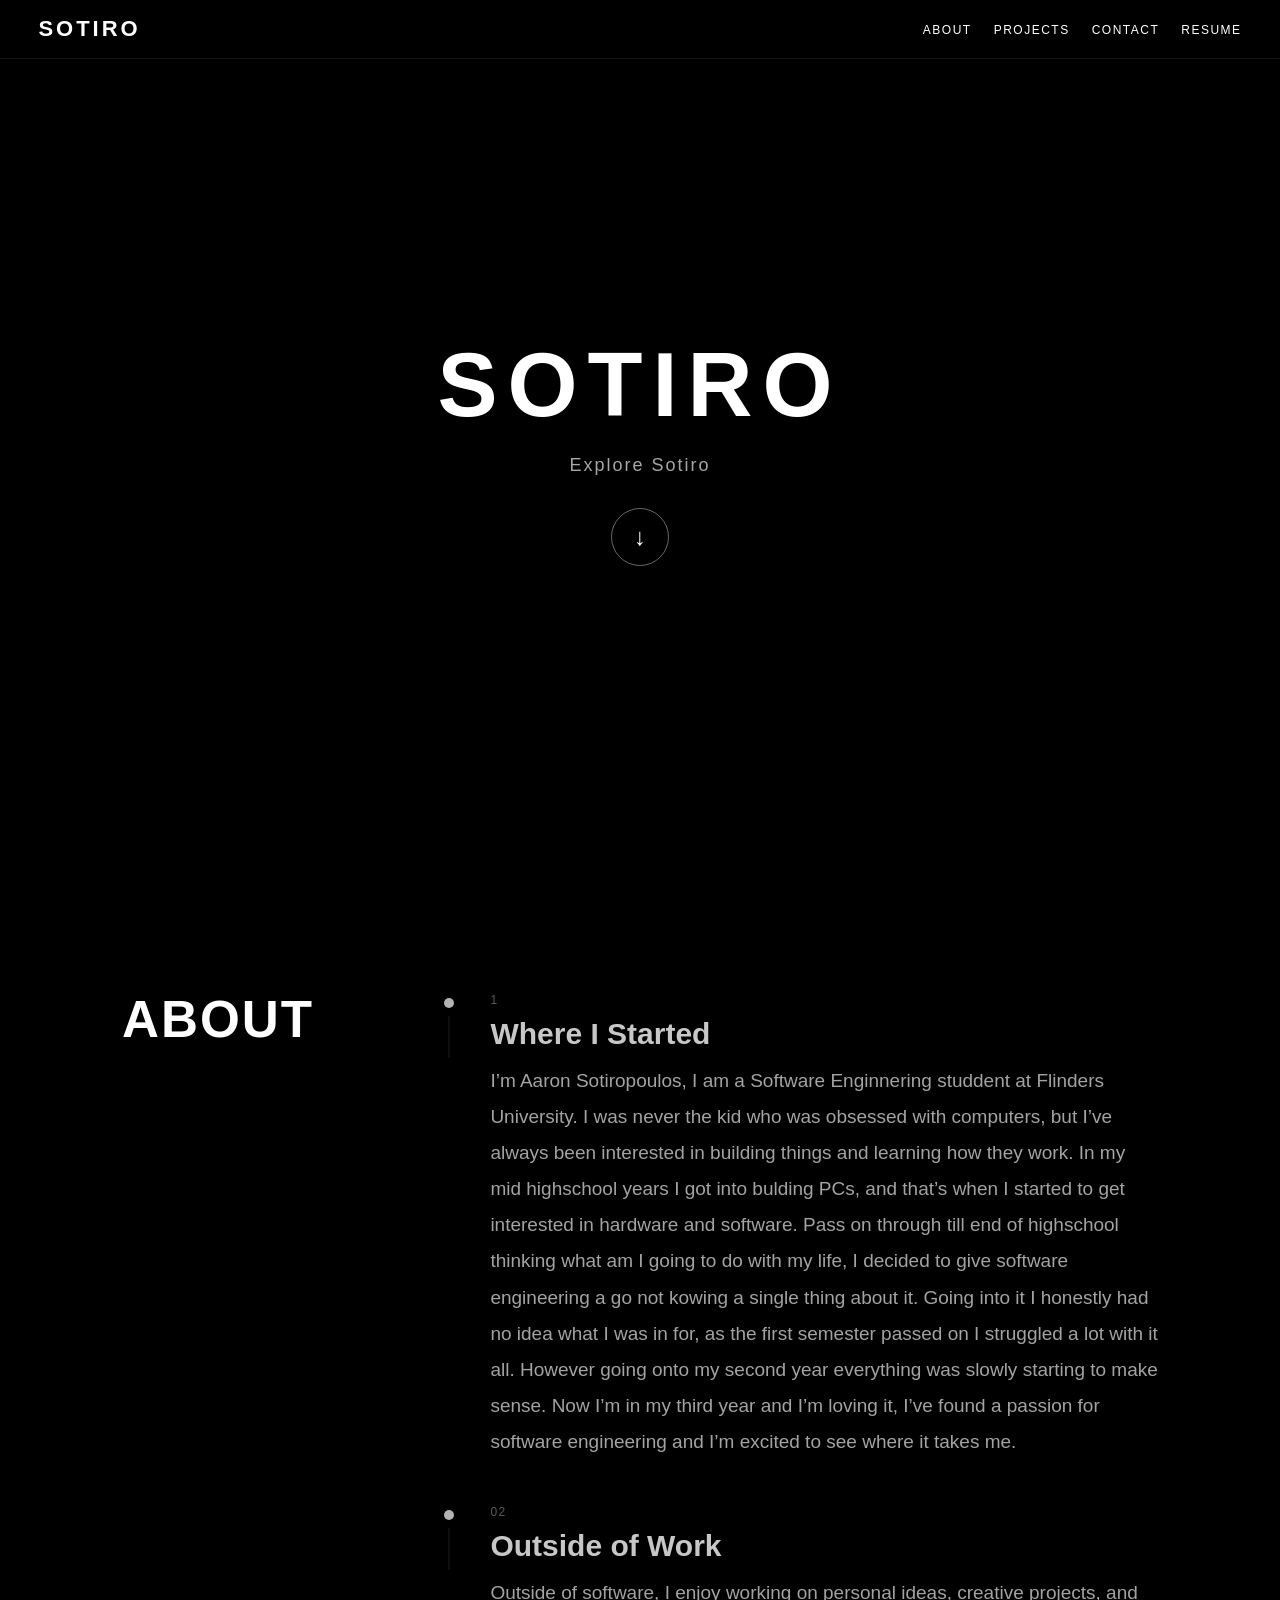
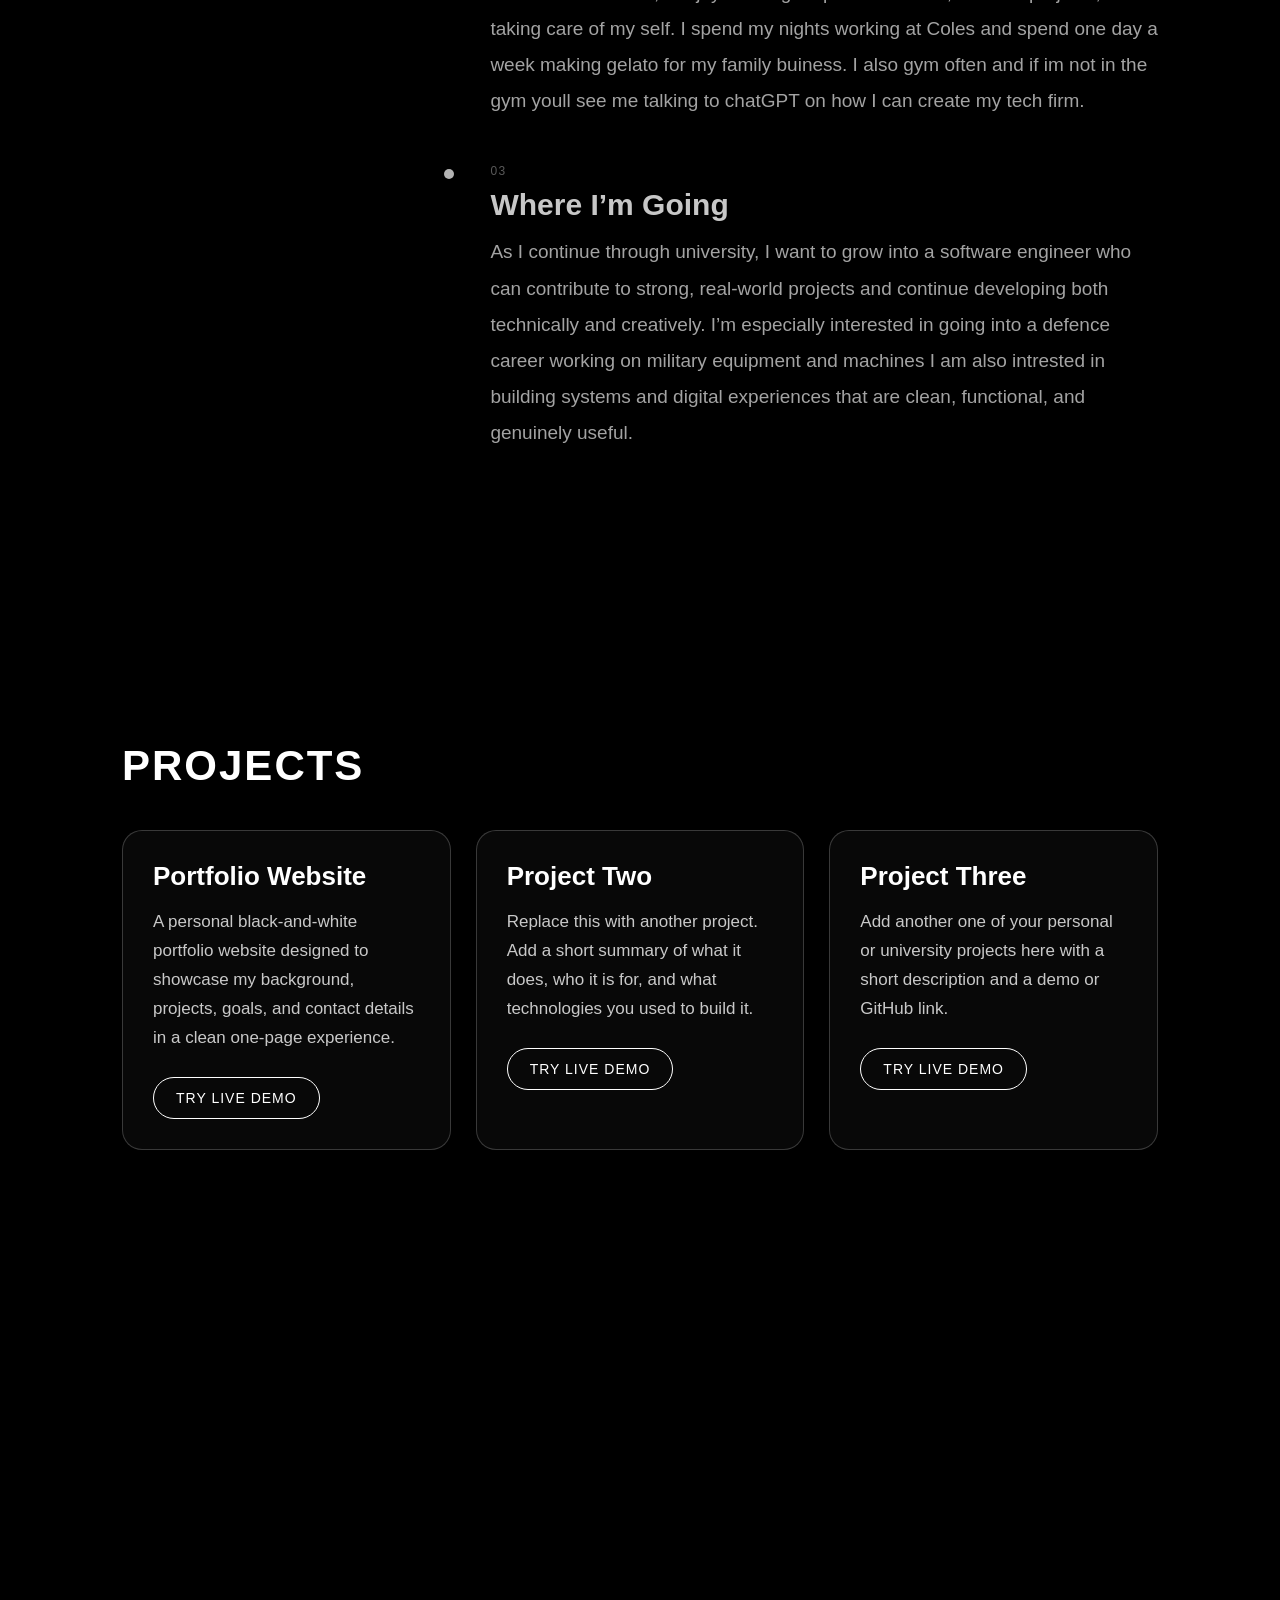
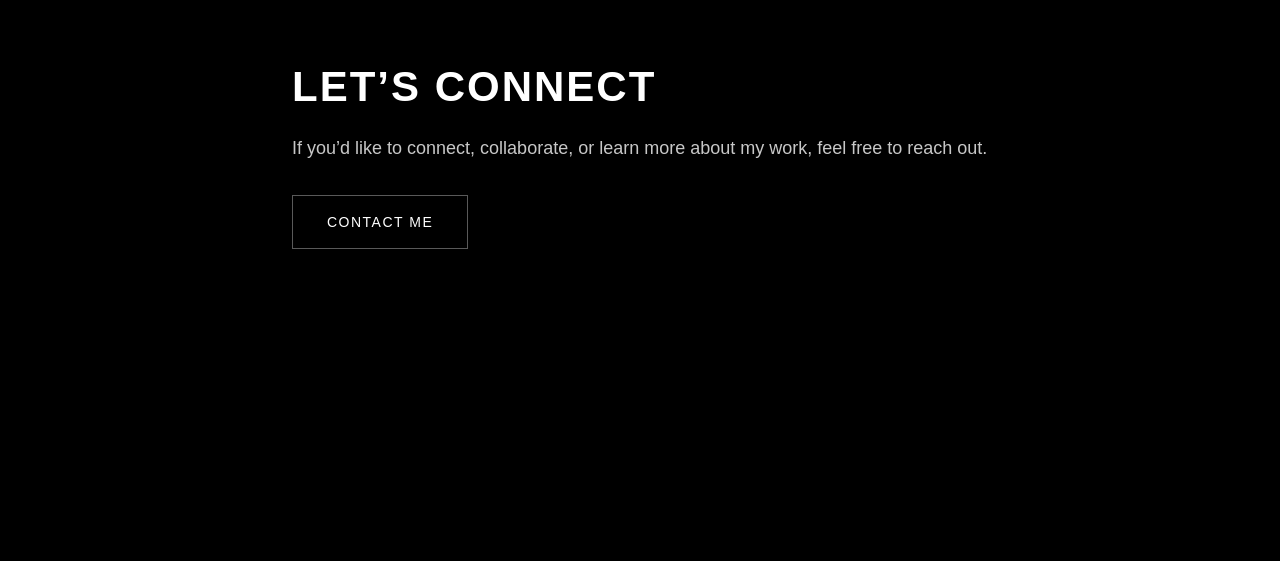
==== index.html @ 052f31d7 "Enhance portfolio website: update HTML structure, add contact page, implement smooth scrolling, and " ====
<!doctype html>
<html lang="en">
  <head>
    <meta charset="UTF-8" />
    <meta name="viewport" content="width=device-width, initial-scale=1.0" />
    <title>Sotiro Portfolio</title>
    <link rel="stylesheet" href="style.css" />
  </head>
  <body>
    <nav class="navbar">
      <a href="#top" class="logo">SOTIRO</a>

      <ul class="nav-links">
        <li><a href="#about">About</a></li>
        <li><a href="#projects">Projects</a></li>
        <li><a href="contact.html">Contact</a></li>
        <li><a href="resume.pdf" target="_blank">Resume</a></li>
      </ul>
    </nav>

    <section id="top" class="hero fade-section">
      <div class="hero-content">
        <h1>SOTIRO</h1>
        <p>Explore Sotiro</p>
        <a href="#about" class="scroll-circle">↓</a>
      </div>
    </section>

    <section id="about" class="content-section fade-section">
      <div class="section-inner about-layout">
        <div class="about-left">
          <h2>About</h2>
        </div>

        <div class="about-right">
          <div class="about-timeline">
            <div class="timeline-item">
              <div class="timeline-marker"></div>
              <div class="timeline-content">
                <span class="timeline-number">1</span>
                <h3>Where I Started</h3>
                <p>
                  I’m Aaron Sotiropoulos, I am a Software Enginnering studdent
                  at Flinders University. I was never the kid who was obsessed
                  with computers, but I’ve always been interested in building
                  things and learning how they work. In my mid highschool years
                  I got into bulding PCs, and that’s when I started to get
                  interested in hardware and software. Pass on through till end
                  of highschool thinking what am I going to do with my life, I
                  decided to give software engineering a go not kowing a single
                  thing about it. Going into it I honestly had no idea what I
                  was in for, as the first semester passed on I struggled a lot
                  with it all. However going onto my second year everything was
                  slowly starting to make sense. Now I’m in my third year and
                  I’m loving it, I’ve found a passion for software engineering
                  and I’m excited to see where it takes me.
                </p>
              </div>
            </div>

            <div class="timeline-item">
              <div class="timeline-marker"></div>
              <div class="timeline-content">
                <span class="timeline-number">02</span>
                <h3>Outside of Work</h3>
                <p>
                  Outside of software, I enjoy working on personal ideas,
                  creative projects, and taking care of my self. I spend my
                  nights working at Coles and spend one day a week making gelato
                  for my family buiness. I also gym often and if im not in the
                  gym youll see me talking to chatGPT on how I can create my
                  tech firm.
                </p>
              </div>
            </div>

            <div class="timeline-item">
              <div class="timeline-marker"></div>
              <div class="timeline-content">
                <span class="timeline-number">03</span>
                <h3>Where I’m Going</h3>
                <p>
                  As I continue through university, I want to grow into a
                  software engineer who can contribute to strong, real-world
                  projects and continue developing both technically and
                  creatively. I’m especially interested in going into a defence
                  career working on military equipment and machines I am also
                  intrested in building systems and digital experiences that are
                  clean, functional, and genuinely useful.
                </p>
              </div>
            </div>
          </div>
        </div>
      </div>
    </section>

    <section id="projects" class="content-section fade-section">
      <div class="section-inner">
        <h2>Projects</h2>

        <div class="projects-grid">
          <div class="project-card">
            <h3>Portfolio Website</h3>
            <p>
              A personal black-and-white portfolio website designed to showcase
              my background, projects, goals, and contact details in a clean
              one-page experience.
            </p>
            <a href="#" class="demo-btn">Try Live Demo</a>
          </div>

          <div class="project-card">
            <h3>Project Two</h3>
            <p>
              Replace this with another project. Add a short summary of what it
              does, who it is for, and what technologies you used to build it.
            </p>
            <a href="#" class="demo-btn">Try Live Demo</a>
          </div>

          <div class="project-card">
            <h3>Project Three</h3>
            <p>
              Add another one of your personal or university projects here with
              a short description and a demo or GitHub link.
            </p>
            <a href="#" class="demo-btn">Try Live Demo</a>
          </div>
        </div>
      </div>
    </section>

    <section id="contact" class="content-section">
      <div class="section-inner narrow contact-section fade-section">
        <h2>Let’s Connect</h2>
        <p class="contact-intro">
          If you’d like to connect, collaborate, or learn more about my work,
          feel free to reach out.
        </p>

        <a href="contact.html" class="contact-page-btn">Contact Me</a>
      </div>
    </section>

    <script src="script.js"></script>
  </body>
</html>
---- style.css ----
/* =========================
   RESET / GLOBAL
========================= */
* {
  margin: 0;
  padding: 0;
  box-sizing: border-box;
  font-family: Arial, sans-serif;
}

html {
  scroll-behavior: smooth;
}

body {
  background-color: #000;
  color: #fff;
  -webkit-font-smoothing: antialiased;
  text-rendering: optimizeLegibility;
  overflow-x: hidden;
}

.section-inner {
  width: min(100%, 1100px);
  margin: 0 auto;
  padding-inline: clamp(16px, 3vw, 32px);
}

.narrow {
  max-width: 760px;
}

/* =========================
   NAVBAR
========================= */
.navbar {
  position: fixed;
  top: 0;
  width: 100%;
  background-color: rgba(0, 0, 0, 0.92);
  border-bottom: 1px solid rgba(255, 255, 255, 0.08);
  display: flex;
  justify-content: space-between;
  align-items: center;
  padding: 16px clamp(16px, 3vw, 40px);
  z-index: 1000;
  transition: transform 0.35s ease, background-color 0.35s ease;
}

.navbar.hidden {
  transform: translateY(-100%);
}

.logo {
  font-size: clamp(18px, 2vw, 22px);
  font-weight: bold;
  letter-spacing: 3px;
  color: #fff;
  text-decoration: none;
}

.nav-links {
  list-style: none;
  display: flex;
  gap: clamp(12px, 2vw, 22px);
  flex-wrap: wrap;
  justify-content: flex-end;
}

.nav-links a {
  text-decoration: none;
  color: #fff;
  padding: 8px 0;
  font-size: 12px;
  text-transform: uppercase;
  letter-spacing: 1.5px;
  transition: opacity 0.3s ease;
}

.nav-links a:hover {
  opacity: 0.55;
}

/* =========================
   HERO
========================= */
.hero {
  min-height: 100vh;
  display: flex;
  justify-content: center;
  align-items: center;
  text-align: center;
  padding: 20px;
}

.hero-content h1 {
  font-size: clamp(42px, 10vw, 90px);
  font-weight: 700;
  letter-spacing: clamp(4px, 1vw, 10px);
}

.hero-content p {
  margin-top: 18px;
  font-size: clamp(14px, 2vw, 18px);
  letter-spacing: 2px;
  color: rgba(255, 255, 255, 0.65);
}

.scroll-circle {
  display: inline-flex;
  justify-content: center;
  align-items: center;
  width: 58px;
  height: 58px;
  margin-top: 32px;
  border: 1px solid rgba(255, 255, 255, 0.4);
  border-radius: 50%;
  color: #fff;
  text-decoration: none;
  font-size: 24px;
  transition: all 0.3s ease;
}

.scroll-circle:hover {
  border-color: #fff;
  background: #fff;
  color: #000;
}

/* =========================
   GENERAL SECTIONS
========================= */
.content-section {
  min-height: 90vh;
  padding-block: clamp(80px, 10vh, 120px);
  display: flex;
  align-items: center;
}

.content-section h2 {
  font-size: clamp(28px, 4vw, 42px);
  margin-bottom: 20px;
  text-transform: uppercase;
  letter-spacing: 2px;
}

.content-section p {
  font-size: clamp(15px, 1.8vw, 18px);
  line-height: 1.9;
  max-width: 760px;
  color: rgba(255, 255, 255, 0.78);
  margin-bottom: 18px;
}

/* =========================
   ABOUT
========================= */
/* =========================
   ABOUT
========================= */
.about-layout {
  display: grid;
  grid-template-columns: 220px 1fr;
  gap: clamp(40px, 8vw, 120px);
  align-items: start;
}

.about-left h2 {
  font-size: clamp(32px, 4vw, 52px);
  text-transform: uppercase;
  letter-spacing: 2px;
  margin: 0;
}

.about-right {
  max-width: 820px;
}

.about-timeline {
  display: flex;
  flex-direction: column;
  gap: 42px;
}

.timeline-item {
  display: grid;
  grid-template-columns: 24px 1fr;
  gap: 22px;
  align-items: start;
  opacity: 0.78;
  transition: opacity 0.3s ease, transform 0.3s ease;
}

.timeline-item:hover {
  opacity: 1;
  transform: translateX(4px);
}

.timeline-marker {
  width: 10px;
  height: 10px;
  margin-top: 8px;
  border-radius: 50%;
  background: rgba(255, 255, 255, 0.9);
  position: relative;
}

.timeline-item:not(:last-child) .timeline-marker::after {
  content: "";
  position: absolute;
  top: 18px;
  left: 50%;
  transform: translateX(-50%);
  width: 1px;
  height: calc(100% + 32px);
  background: rgba(255, 255, 255, 0.14);
}

.timeline-number {
  display: inline-block;
  font-size: 12px;
  letter-spacing: 1.5px;
  color: rgba(255, 255, 255, 0.45);
  margin-bottom: 10px;
}

.timeline-content h3 {
  font-size: clamp(22px, 2.4vw, 30px);
  font-weight: 600;
  margin-bottom: 12px;
}

.timeline-content p {
  font-size: clamp(16px, 1.8vw, 19px);
  line-height: 1.9;
  color: rgba(255, 255, 255, 0.82);
  margin-bottom: 0;
}

/* =========================
   PROJECTS
========================= */
.projects-grid {
  display: grid;
  grid-template-columns: repeat(auto-fit, minmax(280px, 1fr));
  gap: 25px;
  margin-top: 40px;
}

.project-card {
  border: 1px solid rgba(255, 255, 255, 0.2);
  padding: 30px;
  border-radius: 20px;
  background: rgba(255, 255, 255, 0.03);
  transition: transform 0.3s ease, border-color 0.3s ease, background 0.3s ease;
}

.project-card:hover {
  transform: translateY(-8px);
  border-color: rgba(255, 255, 255, 0.5);
  background: rgba(255, 255, 255, 0.06);
}

.project-card h3 {
  font-size: 26px;
  margin-bottom: 16px;
}

.project-card p {
  font-size: 17px;
  line-height: 1.7;
  margin-bottom: 24px;
  max-width: unset;
}

.demo-btn {
  display: inline-block;
  padding: 12px 22px;
  border: 1px solid #fff;
  border-radius: 999px;
  color: #fff;
  text-decoration: none;
  font-size: 14px;
  text-transform: uppercase;
  letter-spacing: 1px;
  transition: 0.3s ease;
}

.demo-btn:hover {
  background-color: #fff;
  color: #000;
}

/* =========================
   HOME CONTACT CTA
========================= */
.contact-section {
  text-align: left;
}

.contact-intro {
  margin-bottom: 28px;
}

.contact-page-btn {
  display: inline-block;
  margin-top: 12px;
  padding: 18px 34px;
  border: 1px solid rgba(255, 255, 255, 0.35);
  color: #fff;
  text-decoration: none;
  font-size: 14px;
  text-transform: uppercase;
  letter-spacing: 1.5px;
  transition: all 0.3s ease;
}

.contact-page-btn:hover {
  background-color: #fff;
  color: #000;
  border-color: #fff;
  transform: translateY(-2px);
}

/* =========================
   CONTACT PAGE
========================= */
.contact-body {
  height: 100vh;
  overflow: hidden;
}

.contact-page {
  height: 100vh;
  padding: 90px 32px 24px;
  display: flex;
  align-items: center;
  justify-content: center;
  overflow: hidden;
}

.contact-shell {
  width: min(100%, 1400px);
  min-height: calc(100vh - 90px);
  display: grid;
  grid-template-columns: minmax(320px, 0.9fr) minmax(420px, 1.1fr);
  gap: clamp(40px, 6vw, 100px);
  padding: clamp(40px, 5vw, 80px);
  border: none;
  background: transparent;
}

.contact-left,
.contact-right {
  display: flex;
  flex-direction: column;
  justify-content: center;
  min-width: 0;
}

.contact-left h1 {
  font-size: clamp(48px, 6vw, 72px);
  font-weight: 700;
  letter-spacing: 1px;
  margin-bottom: 36px;
}

.contact-links-minimal {
  display: flex;
  flex-direction: column;
  max-width: 360px;
}

.contact-links-minimal a {
  text-decoration: none;
  color: #fff;
  padding: 18px 0;
  border-bottom: 1px solid rgba(255, 255, 255, 0.12);
  font-size: 16px;
  letter-spacing: 0.5px;
  transition: opacity 0.3s ease, padding-left 0.3s ease;
}

.contact-links-minimal a:hover {
  opacity: 0.6;
  padding-left: 6px;
}

/* =========================
   FORM
========================= */
.contact-form {
  display: flex;
  flex-direction: column;
  gap: 18px;
  width: 100%;
}

.form-row {
  display: grid;
  grid-template-columns: 1fr 1fr;
  gap: 18px;
}

.form-group {
  display: flex;
  flex-direction: column;
  gap: 10px;
}

.form-group label {
  font-size: 12px;
  text-transform: uppercase;
  letter-spacing: 1.2px;
  color: rgba(255, 255, 255, 0.65);
}

.form-group input,
.form-group textarea {
  width: 100%;
  background: rgba(255, 255, 255, 0.02);
  border: 1px solid rgba(255, 255, 255, 0.14);
  color: #fff;
  padding: 16px 18px;
  font-size: 15px;
  outline: none;
  border-radius: 18px;
  transition: border-color 0.3s ease, background 0.3s ease;
}

.form-group input:focus,
.form-group textarea:focus {
  border-color: rgba(255, 255, 255, 0.35);
  background: rgba(255, 255, 255, 0.04);
}

.form-group input::placeholder,
.form-group textarea::placeholder {
  color: rgba(255, 255, 255, 0.32);
}

.form-group textarea {
  resize: none;
  min-height: 150px;
}

.submit-btn {
  width: fit-content;
  margin-top: 8px;
  padding: 16px 28px;
  border: 1px solid rgba(255, 255, 255, 0.24);
  background: transparent;
  color: #fff;
  font-size: 13px;
  text-transform: uppercase;
  letter-spacing: 1.4px;
  cursor: pointer;
  border-radius: 999px;
  transition: all 0.3s ease;
}

.submit-btn:hover {
  background: #fff;
  color: #000;
  border-color: #fff;
  transform: translateY(-2px);
}

/* =========================
   FADE
========================= */
.fade-section {
  opacity: 0;
  transform: translateY(24px);
  transition: opacity 0.8s ease, transform 0.8s ease;
}

.fade-section.show {
  opacity: 1;
  transform: translateY(0);
}

/* =========================
   RESPONSIVE
========================= */
@media (max-width: 980px) {
  .contact-body {
    height: auto;
    overflow: auto;
  }

  .contact-page {
    height: auto;
    min-height: 100vh;
    padding: 120px 20px 32px;
    overflow: visible;
  }

  .contact-shell {
    grid-template-columns: 1fr;
    min-height: auto;
    gap: 36px;
    padding: 0;
  }

  .contact-left,
  .contact-right {
    justify-content: flex-start;
  }

  .form-row,
  .about-layout {
    grid-template-columns: 1fr;
    gap: 28px;
  }
}

@media (max-width: 768px) {
  .navbar {
    align-items: flex-start;
    gap: 12px;
  }

  .nav-links {
    width: 100%;
    justify-content: flex-start;
    gap: 14px;
  }

  .hero {
    padding-top: 80px;
  }

  .content-section {
    min-height: auto;
  }

  .scroll-circle {
    width: 52px;
    height: 52px;
    font-size: 20px;
  }

  .project-card h3 {
    font-size: 21px;
  }

  .project-card p,
  .contact-links-minimal a {
    font-size: 16px;
  }
}

@media (max-width: 480px) {
  .navbar {
    padding: 14px 16px;
  }

  .nav-links a {
    font-size: 11px;
    letter-spacing: 1px;
  }

  .form-group input,
  .form-group textarea {
    padding: 14px 16px;
    border-radius: 14px;
  }

  .submit-btn {
    width: 100%;
    text-align: center;
  }
}
@media (max-width: 900px) {
  .about-layout {
    grid-template-columns: 1fr;
    gap: 28px;
  }

  .timeline-item {
    grid-template-columns: 20px 1fr;
    gap: 16px;
  }

  .timeline-content h3 {
    font-size: 22px;
  }
}
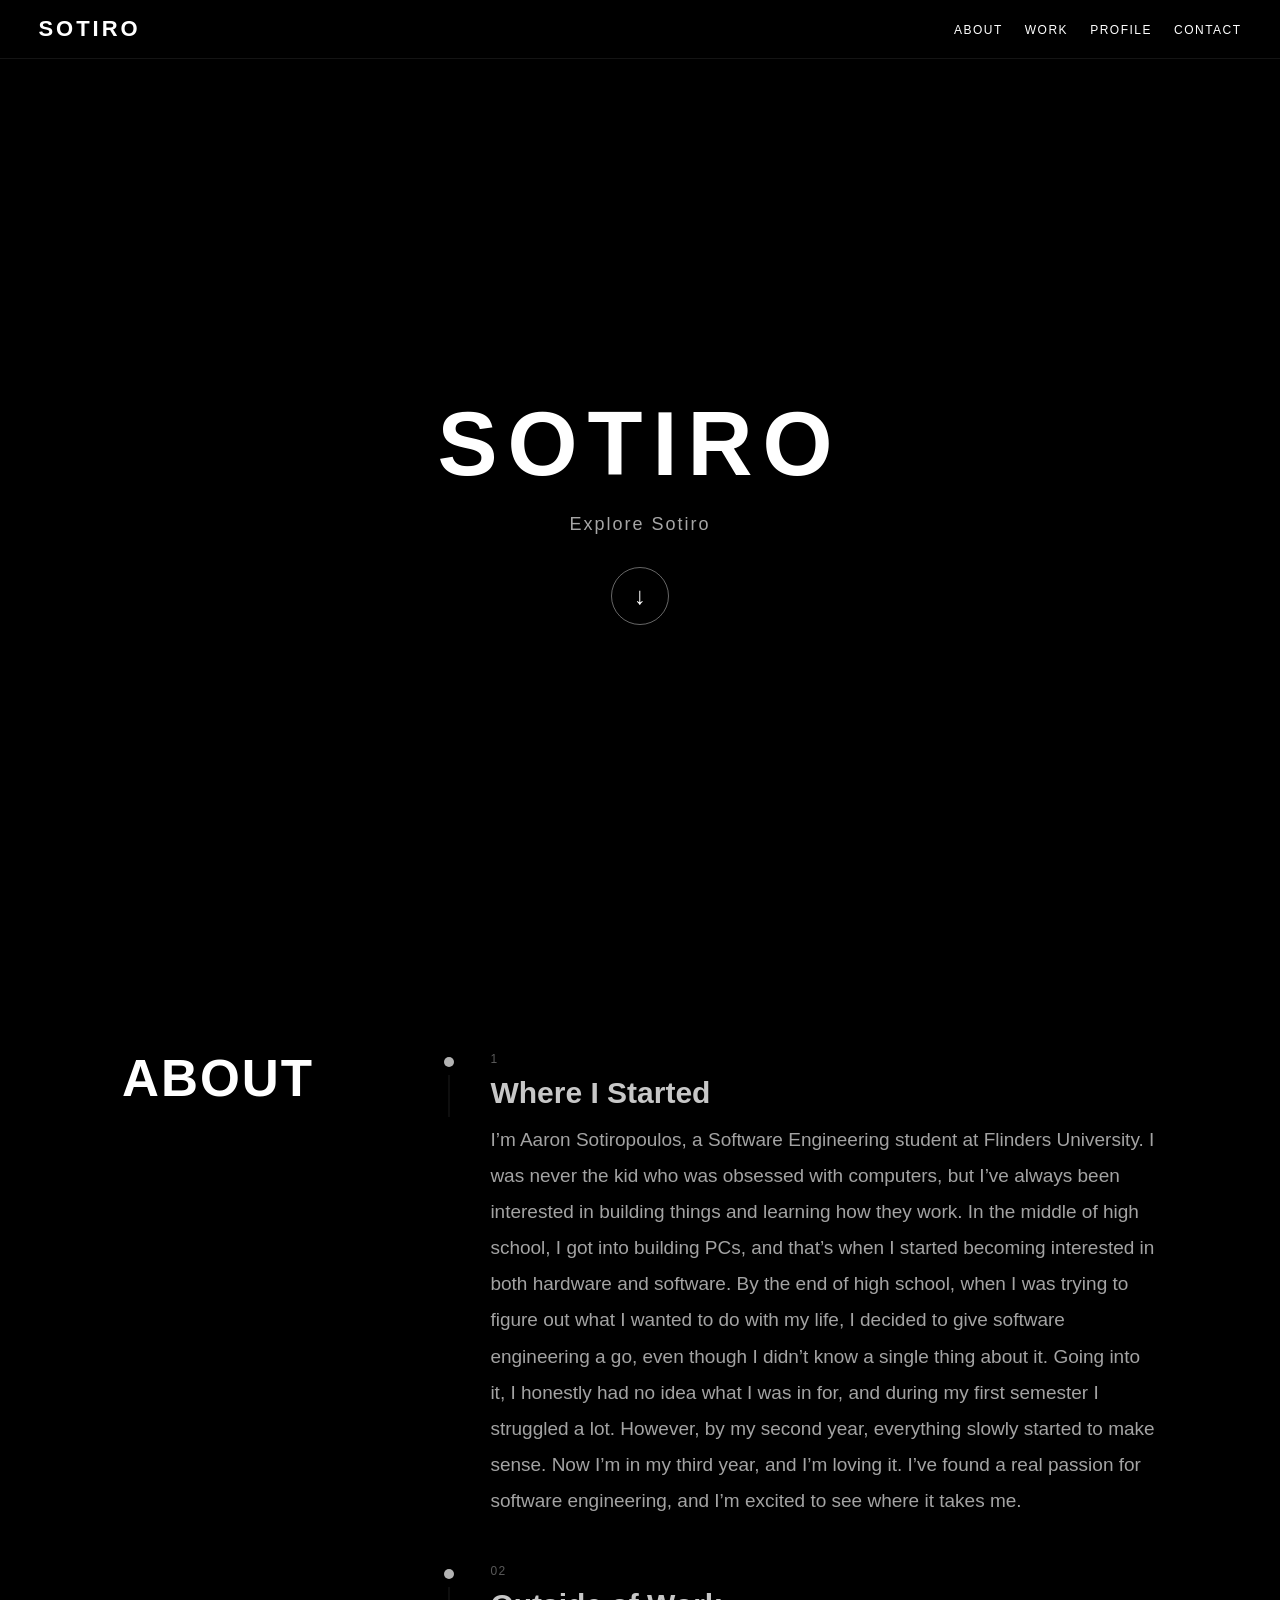
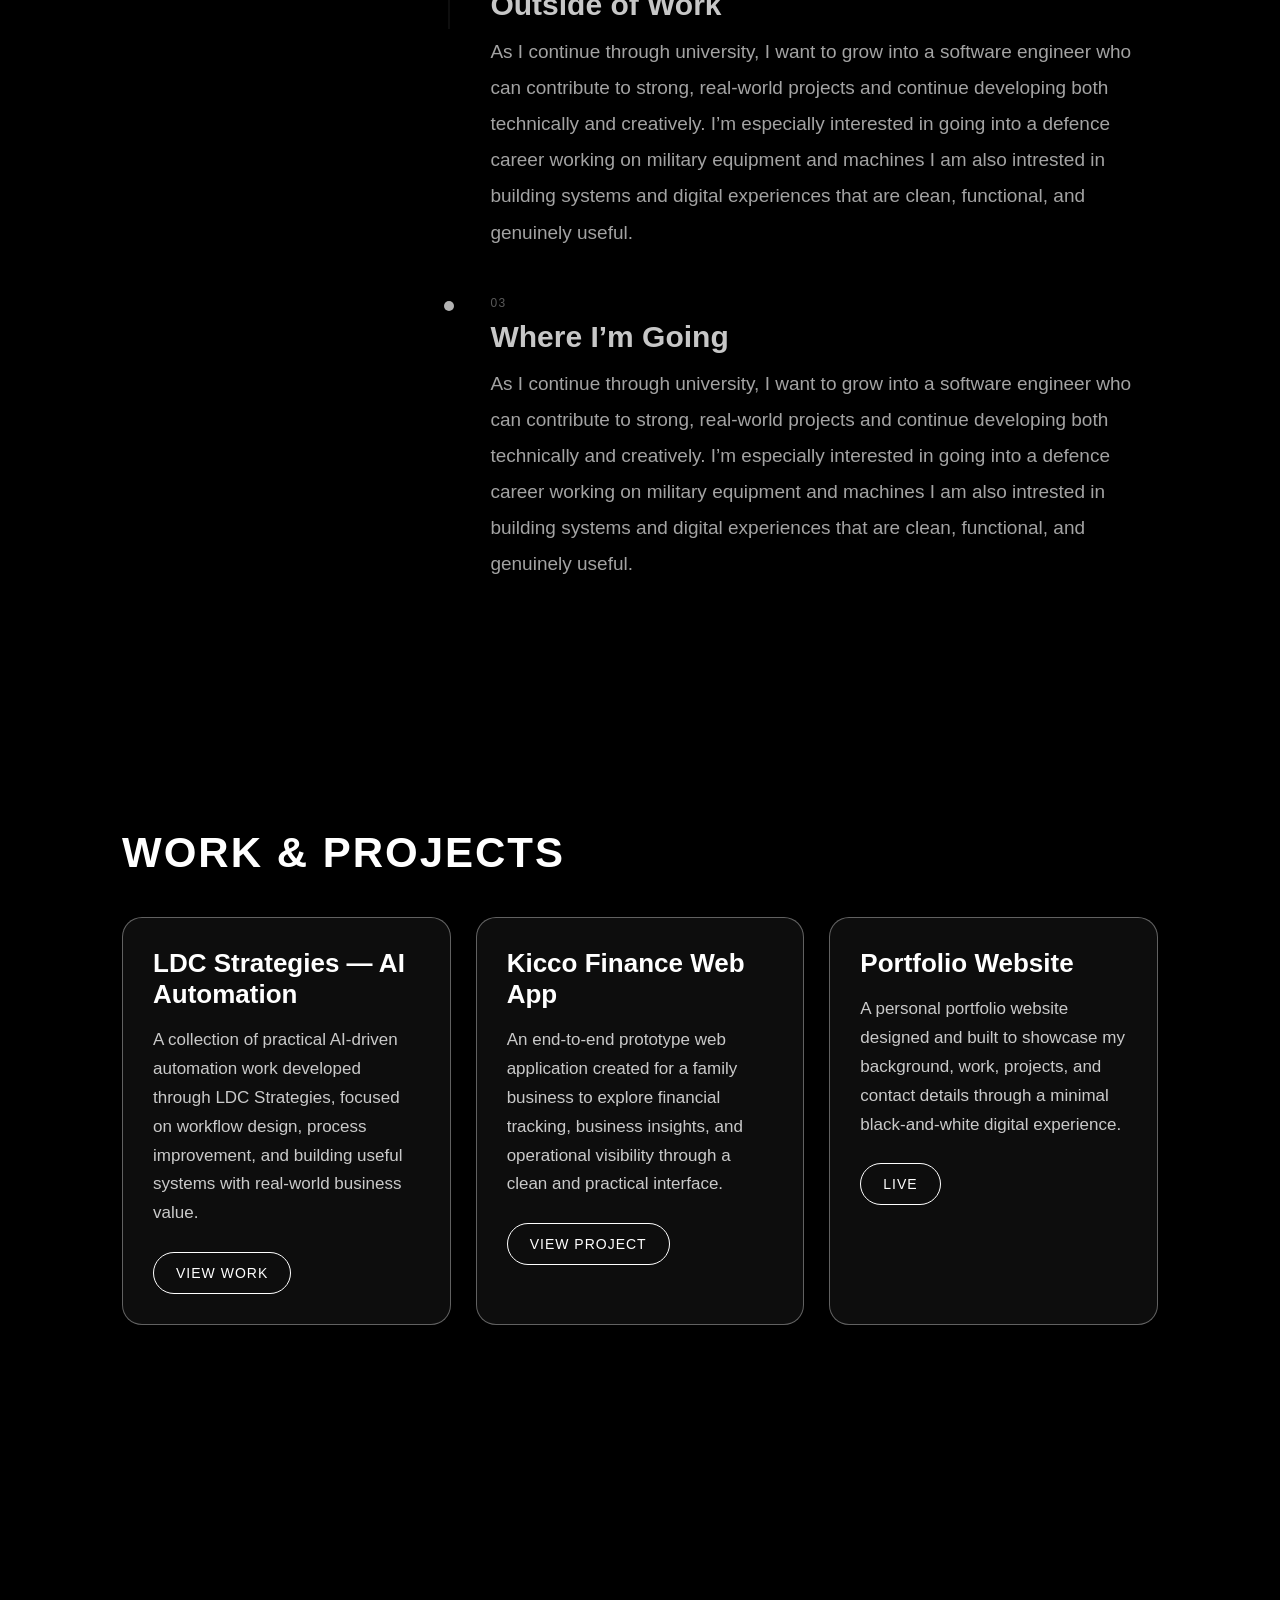
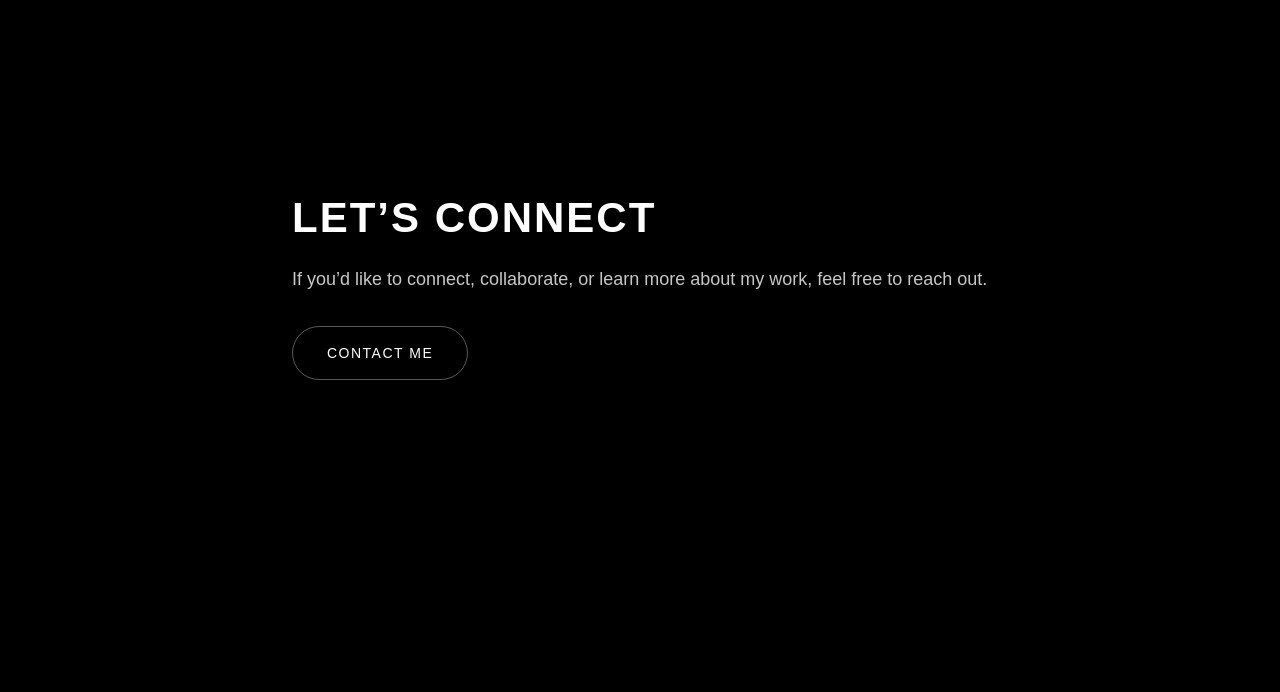
==== commit f5447691: "Refactor biography section for clarity and conciseness" ====
--- a/index.html
+++ b/index.html
@@ -7,14 +7,16 @@
     <link rel="stylesheet" href="style.css" />
   </head>
   <body>
+    <div id="starfield"></div>
+
     <nav class="navbar">
-      <a href="#top" class="logo">SOTIRO</a>
+      <a href="index.html#top" class="logo">SOTIRO</a>
 
       <ul class="nav-links">
-        <li><a href="#about">About</a></li>
-        <li><a href="#projects">Projects</a></li>
+        <li><a href="index.html#about">About</a></li>
+        <li><a href="index.html#projects">Work</a></li>
+        <li><a href="profile.html">Profile</a></li>
         <li><a href="contact.html">Contact</a></li>
-        <li><a href="resume.pdf" target="_blank">Resume</a></li>
       </ul>
     </nav>
 
@@ -40,20 +42,16 @@
                 <span class="timeline-number">1</span>
                 <h3>Where I Started</h3>
                 <p>
-                  I’m Aaron Sotiropoulos, I am a Software Enginnering studdent
-                  at Flinders University. I was never the kid who was obsessed
-                  with computers, but I’ve always been interested in building
-                  things and learning how they work. In my mid highschool years
-                  I got into bulding PCs, and that’s when I started to get
-                  interested in hardware and software. Pass on through till end
-                  of highschool thinking what am I going to do with my life, I
-                  decided to give software engineering a go not kowing a single
-                  thing about it. Going into it I honestly had no idea what I
-                  was in for, as the first semester passed on I struggled a lot
-                  with it all. However going onto my second year everything was
-                  slowly starting to make sense. Now I’m in my third year and
-                  I’m loving it, I’ve found a passion for software engineering
-                  and I’m excited to see where it takes me.
+                  I’m Aaron Sotiropoulos, a Software Engineering student at Flinders University. 
+                  I was never the kid who was obsessed with computers, but I’ve always been interested
+                   in building things and learning how they work. In the middle of high school, I got 
+                   into building PCs, and that’s when I started becoming interested in both hardware 
+                   and software. By the end of high school, when I was trying to figure out what I wanted
+                    to do with my life, I decided to give software engineering a go, even though I didn’t 
+                    know a single thing about it. Going into it, I honestly had no idea what I was in for, 
+                    and during my first semester I struggled a lot. However, by my second year, everything
+                     slowly started to make sense. Now I’m in my third year, and I’m loving it. I’ve found 
+                     a real passion for software engineering, and I’m excited to see where it takes me.
                 </p>
               </div>
             </div>
@@ -64,12 +62,15 @@
                 <span class="timeline-number">02</span>
                 <h3>Outside of Work</h3>
                 <p>
-                  Outside of software, I enjoy working on personal ideas,
-                  creative projects, and taking care of my self. I spend my
-                  nights working at Coles and spend one day a week making gelato
-                  for my family buiness. I also gym often and if im not in the
-                  gym youll see me talking to chatGPT on how I can create my
-                  tech firm.
+                  As I continue through university, I want to grow into a software engineer who can contribute to
+                   strong, real-world projects and continue developing both technically and creatively. I’m especially
+                    interested in going into a defence career working on military equipment and machines I am also 
+                    intrested in building systems and digital experiences that are clean, functional, and genuinely 
+                    useful.
+
+
+
+
                 </p>
               </div>
             </div>
@@ -97,35 +98,38 @@
 
     <section id="projects" class="content-section fade-section">
       <div class="section-inner">
-        <h2>Projects</h2>
+        <h2>Work & Projects</h2>
 
         <div class="projects-grid">
           <div class="project-card">
-            <h3>Portfolio Website</h3>
+            <h3>LDC Strategies — AI Automation</h3>
             <p>
-              A personal black-and-white portfolio website designed to showcase
-              my background, projects, goals, and contact details in a clean
-              one-page experience.
+              A collection of practical AI-driven automation work developed
+              through LDC Strategies, focused on workflow design, process
+              improvement, and building useful systems with real-world business
+              value.
             </p>
-            <a href="#" class="demo-btn">Try Live Demo</a>
+            <a href="ldc.html" class="demo-btn">View Work</a>
           </div>
 
           <div class="project-card">
-            <h3>Project Two</h3>
+            <h3>Kicco Finance Web App</h3>
             <p>
-              Replace this with another project. Add a short summary of what it
-              does, who it is for, and what technologies you used to build it.
+              An end-to-end prototype web application created for a family
+              business to explore financial tracking, business insights, and
+              operational visibility through a clean and practical interface.
             </p>
-            <a href="#" class="demo-btn">Try Live Demo</a>
+            <a href="kicco.html" class="demo-btn">View Project</a>
           </div>
 
           <div class="project-card">
-            <h3>Project Three</h3>
+            <h3>Portfolio Website</h3>
             <p>
-              Add another one of your personal or university projects here with
-              a short description and a demo or GitHub link.
+              A personal portfolio website designed and built to showcase my
+              background, work, projects, and contact details through a minimal
+              black-and-white digital experience.
             </p>
-            <a href="#" class="demo-btn">Try Live Demo</a>
+            <a href="#top" class="demo-btn">Live</a>
           </div>
         </div>
       </div>
--- a/style.css
+++ b/style.css
@@ -290,6 +290,18 @@
   background-color: #fff;
   color: #000;
 }
+.project-card:first-child {
+  border-color: rgba(255, 255, 255, 0.35);
+  background: rgba(255, 255, 255, 0.05);
+}
+.project-card:nth-child(2) {
+  border-color: rgba(255, 255, 255, 0.35);
+  background: rgba(255, 255, 255, 0.05);
+}
+.project-card:nth-child(3) {
+  border-color: rgba(255, 255, 255, 0.35);
+  background: rgba(255, 255, 255, 0.05);
+}
 
 /* =========================
    HOME CONTACT CTA
@@ -313,6 +325,7 @@
   text-transform: uppercase;
   letter-spacing: 1.5px;
   transition: all 0.3s ease;
+  border-radius: 999px;
 }
 
 .contact-page-btn:hover {
@@ -586,4 +599,445 @@
   .timeline-content h3 {
     font-size: 22px;
   }
+}
+@media (max-width: 980px) {
+.profile-layout {
+  display: grid;
+  grid-template-columns: 320px 1fr;
+  gap: clamp(36px, 6vw, 90px);
+  align-items: start;
+}
+
+.profile-left {
+  position: sticky;
+  top: 120px;
+}
+
+  .profile-left h1 {
+    max-width: 100%;
+  }
+}
+
+@media (max-width: 480px) {
+  .profile-tab {
+    width: 100%;
+    text-align: center;
+  }
+}
+
+/* =========================
+   PROFILE PAGE
+========================= */
+.profile-page {
+  min-height: 100vh;
+  padding: 120px 0 60px;
+  display: flex;
+  align-items: center;
+}
+
+.profile-layout {
+  display: grid;
+  grid-template-columns: 320px 1fr;
+  gap: clamp(36px, 6vw, 90px);
+  align-items: start;
+}
+
+.profile-left {
+  position: sticky;
+  top: 120px;
+}
+
+.profile-kicker {
+  font-size: 12px;
+  text-transform: uppercase;
+  letter-spacing: 1.8px;
+  color: rgba(255, 255, 255, 0.5);
+  margin-bottom: 18px;
+}
+
+.profile-left h1 {
+  font-size: clamp(28px, 4vw, 46px);
+  line-height: 1.2;
+  font-weight: 600;
+  max-width: 280px;
+}
+
+.profile-tabs {
+  display: flex;
+  flex-wrap: wrap;
+  gap: 12px;
+  margin-bottom: 30px;
+}
+
+.profile-tab {
+  border: 1px solid rgba(255, 255, 255, 0.14);
+  background: transparent;
+  color: white;
+  padding: 12px 18px;
+  border-radius: 999px;
+  font-size: 12px;
+  text-transform: uppercase;
+  letter-spacing: 1.2px;
+  cursor: pointer;
+  transition: all 0.3s ease;
+}
+
+.profile-tab:hover,
+.profile-tab.active {
+  background: white;
+  color: black;
+  border-color: white;
+}
+
+.profile-panels {
+  position: relative;
+  min-height: 320px;
+}
+
+.profile-panel {
+  display: none;
+  animation: fadePanel 0.35s ease;
+}
+
+.profile-panel.active {
+  display: block;
+}
+
+@keyframes fadePanel {
+  from {
+    opacity: 0;
+    transform: translateY(10px);
+  }
+  to {
+    opacity: 1;
+    transform: translateY(0);
+  }
+}
+
+.profile-panel p {
+  font-size: clamp(16px, 1.8vw, 18px);
+  line-height: 1.9;
+  color: rgba(255, 255, 255, 0.82);
+  max-width: 760px;
+}
+
+.profile-item {
+  padding: 0 0 24px;
+  margin-bottom: 24px;
+  border-bottom: 1px solid rgba(255, 255, 255, 0.08);
+}
+
+.profile-item:last-child {
+  border-bottom: none;
+  margin-bottom: 0;
+}
+
+.profile-item span {
+  display: inline-block;
+  font-size: 12px;
+  letter-spacing: 1.5px;
+  color: rgba(255, 255, 255, 0.45);
+  margin-bottom: 10px;
+  text-transform: uppercase;
+}
+
+.profile-item h3,
+.skill-group h3 {
+  font-size: 24px;
+  margin-bottom: 12px;
+  font-weight: 600;
+}
+
+.skill-group {
+  margin-bottom: 28px;
+}
+
+.skill-pills {
+  display: flex;
+  flex-wrap: wrap;
+  gap: 12px;
+}
+
+.skill-pills span {
+  border: 1px solid rgba(255, 255, 255, 0.14);
+  border-radius: 999px;
+  padding: 12px 16px;
+  font-size: 14px;
+  color: rgba(255, 255, 255, 0.88);
+  background: rgba(255, 255, 255, 0.02);
+}
+/* =========================
+   LIVE STARFIELD
+========================= */
+#starfield {
+  position: fixed;
+  inset: 0;
+  z-index: 0;
+  pointer-events: none;
+  overflow: hidden;
+}
+
+.star {
+  position: absolute;
+  background: white;
+  opacity: 0.2;
+  transform: rotate(45deg);
+  animation-name: twinkleStar;
+  animation-timing-function: ease-in-out;
+  animation-iteration-count: infinite;
+  box-shadow: 0 0 6px rgba(255, 255, 255, 0.7);
+}
+
+body > *:not(#starfield) {
+  position: relative;
+  z-index: 1;
+}
+
+@keyframes twinkleStar {
+  0%, 100% {
+    opacity: var(--min-opacity);
+    transform: scale(1);
+  }
+  50% {
+    opacity: var(--max-opacity);
+    transform: scale(1.15);
+  }
+}
+.page-intro {
+  margin-bottom: 40px;
+}
+
+.page-intro h1 {
+  font-size: clamp(34px, 5vw, 58px);
+  margin-bottom: 18px;
+}
+
+.page-intro p {
+  font-size: clamp(16px, 1.8vw, 18px);
+  line-height: 1.9;
+  color: rgba(255, 255, 255, 0.78);
+}
+.projects-grid .project-card:first-child {
+  border-color: rgba(255, 255, 255, 0.35);
+  background: rgba(255, 255, 255, 0.05);
+}
+.demo-section {
+  margin-bottom: 56px;
+}
+
+.demo-section h2,
+.feature-section h2 {
+  font-size: clamp(28px, 4vw, 42px);
+  margin-bottom: 18px;
+  text-transform: uppercase;
+  letter-spacing: 2px;
+}
+
+.demo-section p,
+.feature-section p {
+  max-width: 760px;
+  line-height: 1.9;
+  color: rgba(255, 255, 255, 0.78);
+  margin-bottom: 20px;
+}
+
+.feature-section {
+  margin-top: 60px;
+}
+
+.work-example {
+  margin-top: 20px;
+}
+
+.work-example h3 {
+  font-size: 24px;
+  margin-bottom: 12px;
+}
+
+.work-example p {
+  margin-bottom: 18px;
+}
+
+.project-image {
+  width: 100%;
+  max-width: 900px;
+  display: block;
+  border-radius: 18px;
+  border: 1px solid rgba(255, 255, 255, 0.12);
+}
+.project-status {
+  font-size: 13px;
+  text-transform: uppercase;
+  letter-spacing: 1.4px;
+  color: rgba(255, 255, 255, 0.5);
+  margin-top: 10px;
+}
+
+/* =========================
+   SHOWCASE SECTION
+========================= */
+.showcase-section {
+  margin: 50px 0 70px;
+}
+
+.showcase-copy {
+  max-width: 760px;
+  margin-bottom: 28px;
+}
+
+.showcase-copy h2 {
+  font-size: clamp(28px, 4vw, 46px);
+  line-height: 1.2;
+  margin-bottom: 16px;
+}
+
+.showcase-copy p {
+  font-size: clamp(16px, 1.8vw, 18px);
+  line-height: 1.9;
+  color: rgba(255, 255, 255, 0.78);
+}
+
+.showcase-frame {
+  width: 100%;
+  padding: 18px;
+  border-radius: 28px;
+  background: rgba(255, 255, 255, 0.03);
+  border: 1px solid rgba(255, 255, 255, 0.08);
+  overflow: hidden;
+}
+
+.showcase-image {
+  width: 100%;
+  display: block;
+  border-radius: 18px;
+}
+.mock-browser-bar {
+  display: flex;
+  gap: 8px;
+  padding: 0 0 14px;
+}
+
+.mock-browser-bar span {
+  width: 10px;
+  height: 10px;
+  border-radius: 50%;
+}
+
+.mock-browser-bar span:nth-child(1) {
+  background: #ff5f57;
+}
+
+.mock-browser-bar span:nth-child(2) {
+  background: #febc2e;
+}
+
+.mock-browser-bar span:nth-child(3) {
+  background: #28c840;
+}
+
+/* =========================
+   PROFILE MOBILE FIXES
+========================= */
+@media (max-width: 900px) {
+  .profile-page {
+    padding: 110px 0 50px;
+  }
+
+  .profile-layout {
+    grid-template-columns: 1fr;
+    gap: 28px;
+  }
+
+  .profile-left {
+    position: static;
+  }
+
+  .profile-left h1 {
+    max-width: 100%;
+    font-size: clamp(28px, 8vw, 40px);
+    line-height: 1.2;
+  }
+
+  .profile-tabs {
+    gap: 10px;
+    margin-bottom: 24px;
+  }
+
+  .profile-tab {
+    padding: 12px 16px;
+    font-size: 11px;
+    letter-spacing: 1px;
+  }
+
+  .profile-panels {
+    min-height: auto;
+  }
+
+  .profile-item h3,
+  .skill-group h3 {
+    font-size: 21px;
+  }
+}
+
+@media (max-width: 480px) {
+  .profile-page {
+    padding: 100px 0 40px;
+  }
+
+  .profile-layout {
+    gap: 22px;
+  }
+
+  .profile-kicker {
+    margin-bottom: 12px;
+  }
+
+  .profile-left h1 {
+    font-size: 28px;
+  }
+
+  .profile-tabs {
+    display: grid;
+    grid-template-columns: 1fr;
+    gap: 10px;
+  }
+
+  .profile-tab {
+    width: 100%;
+    text-align: center;
+    padding: 14px 16px;
+    border-radius: 14px;
+  }
+
+  .profile-panel p {
+    font-size: 16px;
+    line-height: 1.8;
+  }
+
+  .profile-item {
+    padding: 0 0 20px;
+    margin-bottom: 20px;
+  }
+
+  .profile-item span {
+    font-size: 11px;
+    margin-bottom: 8px;
+  }
+
+  .profile-item h3,
+  .skill-group h3 {
+    font-size: 19px;
+    margin-bottom: 10px;
+  }
+
+  .skill-pills {
+    gap: 10px;
+  }
+
+  .skill-pills span {
+    width: 100%;
+    text-align: center;
+    padding: 12px 14px;
+    font-size: 13px;
+  }
 }
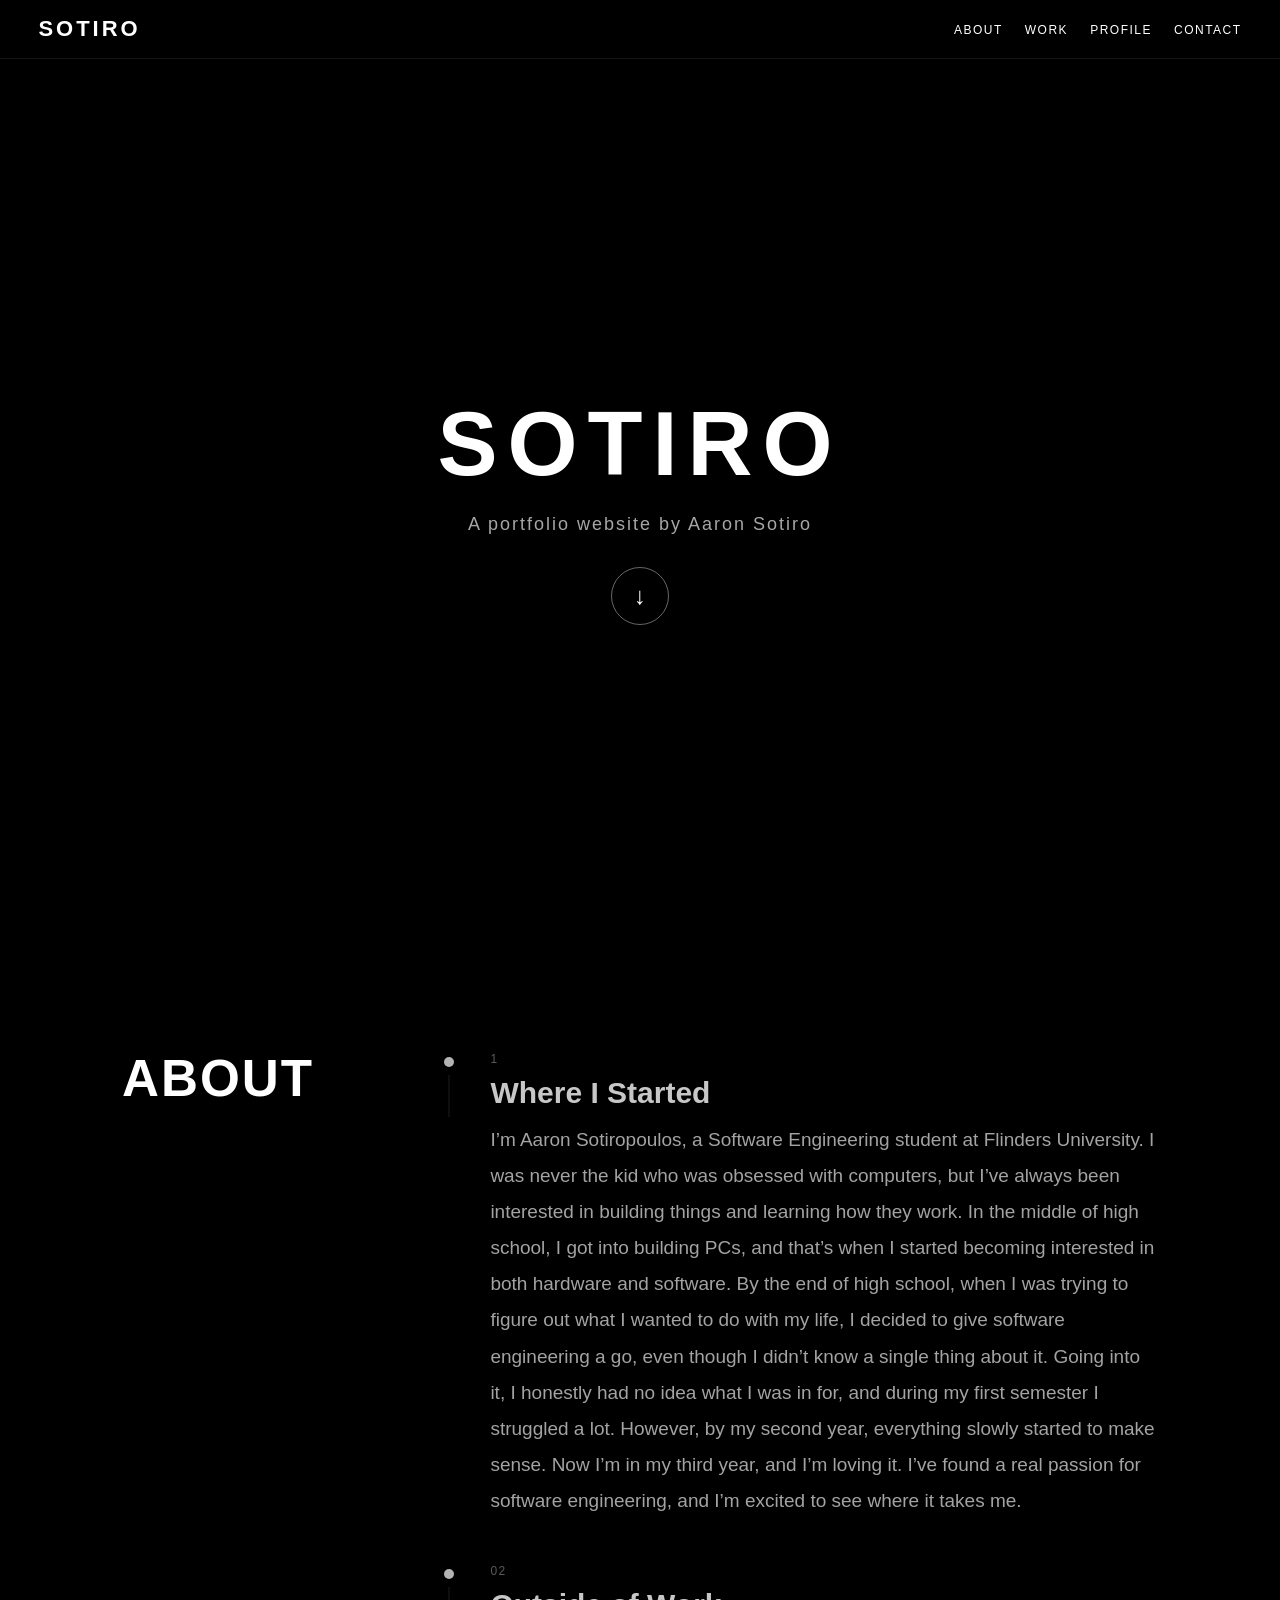
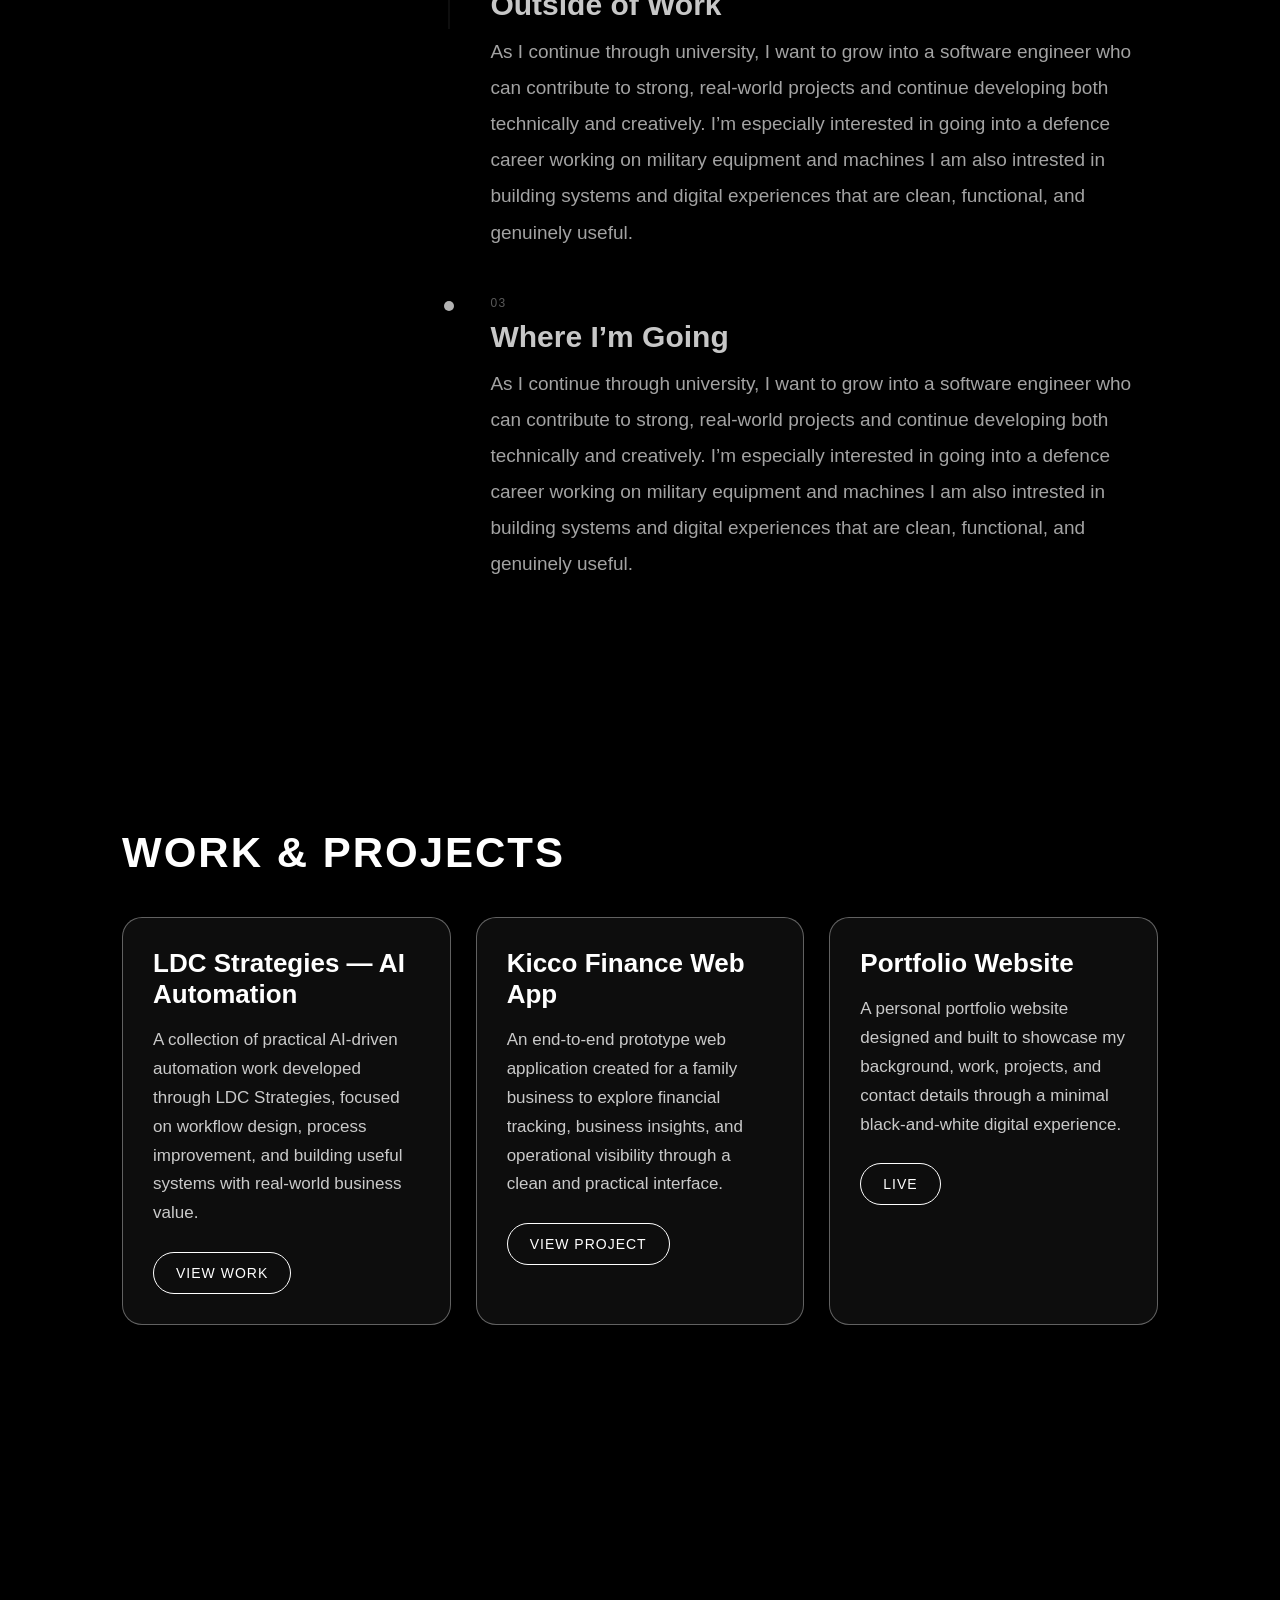
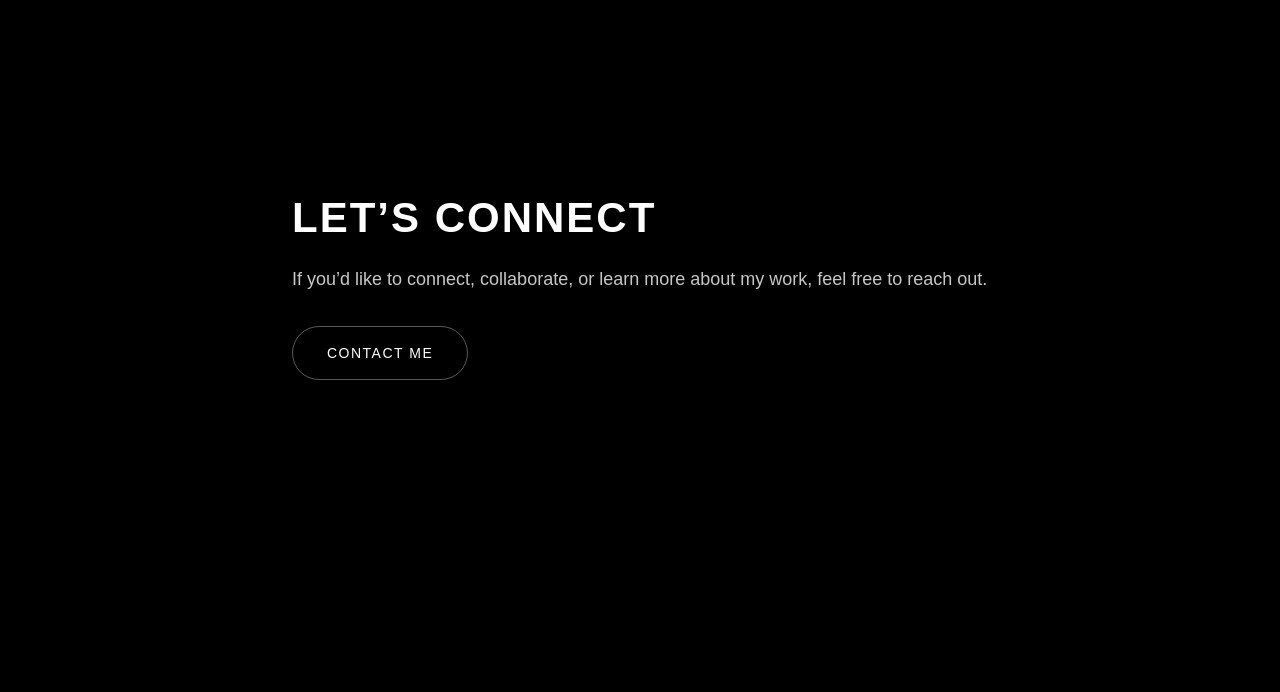
==== commit 852ca4d1: "Update hero section text for clarity and branding" ====
--- a/index.html
+++ b/index.html
@@ -23,7 +23,7 @@
     <section id="top" class="hero fade-section">
       <div class="hero-content">
         <h1>SOTIRO</h1>
-        <p>Explore Sotiro</p>
+        <p>A portfolio website by Aaron Sotiro</p>
         <a href="#about" class="scroll-circle">↓</a>
       </div>
     </section>
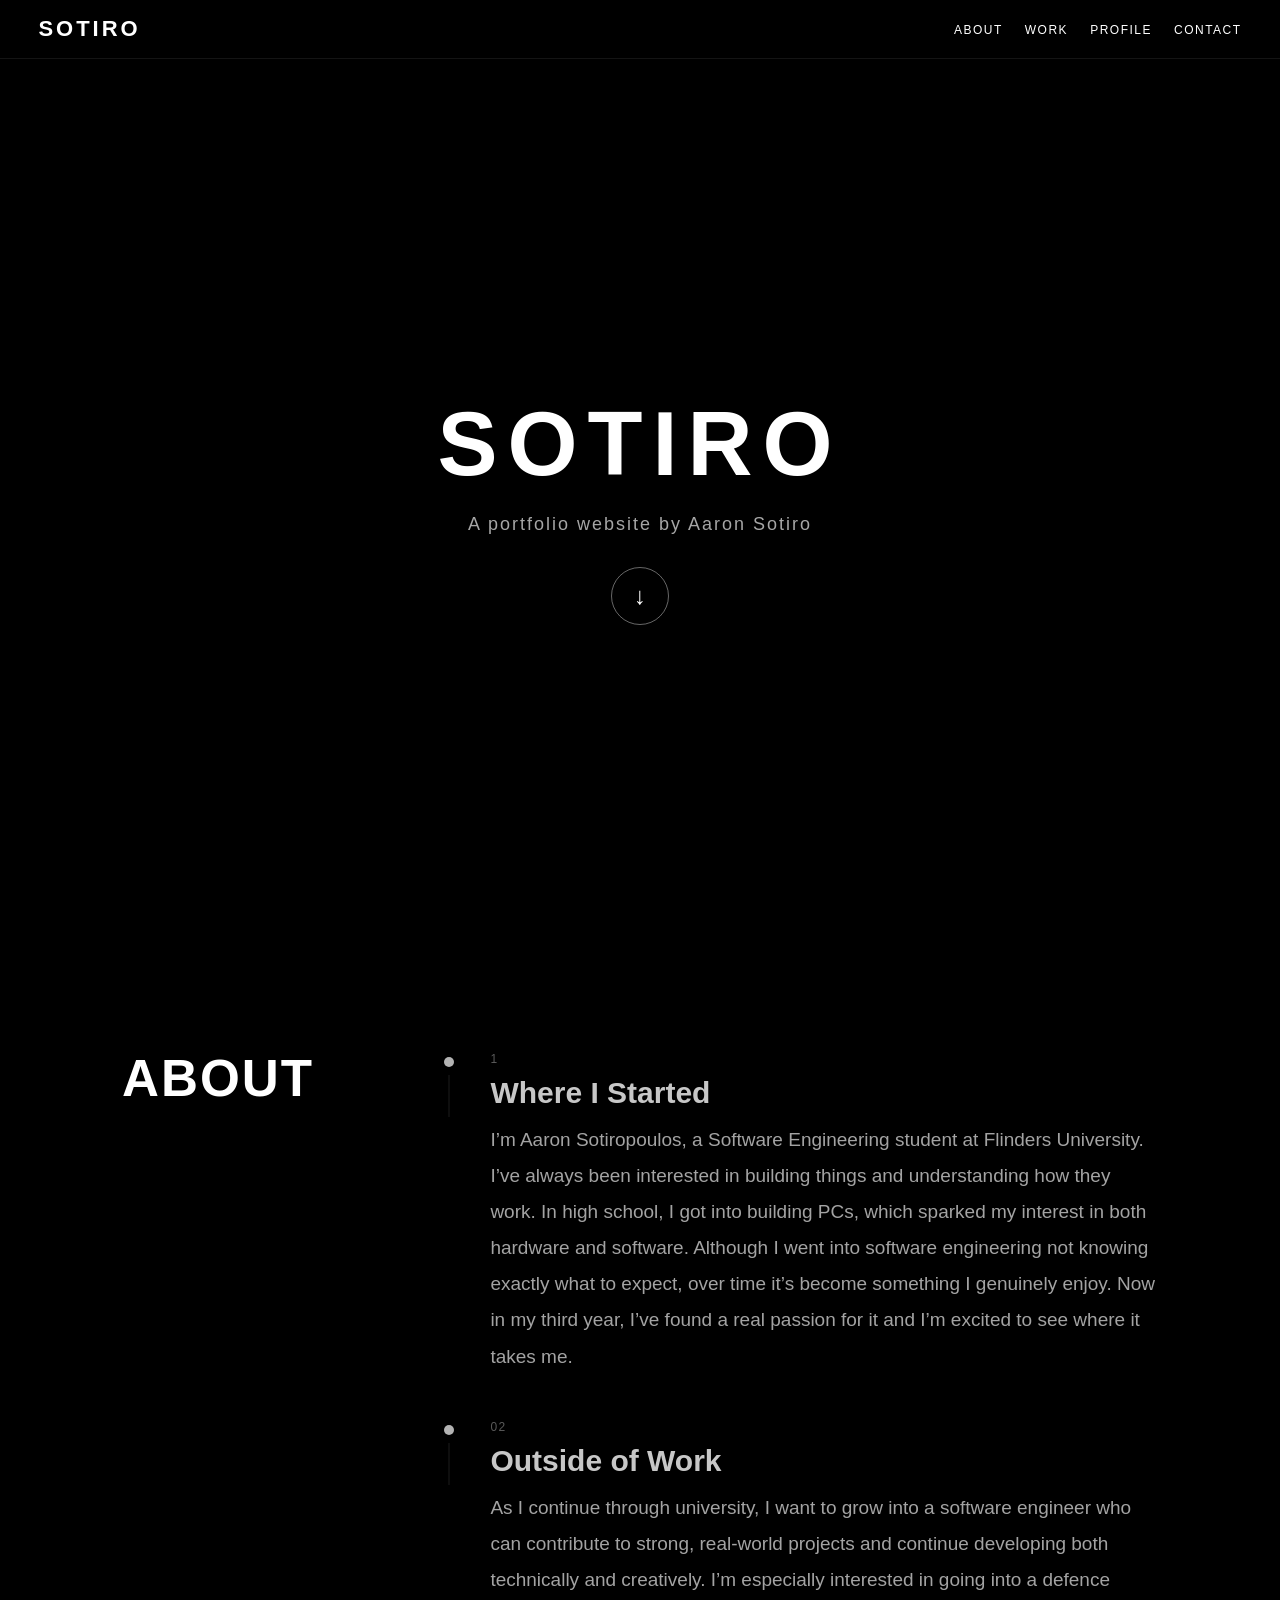
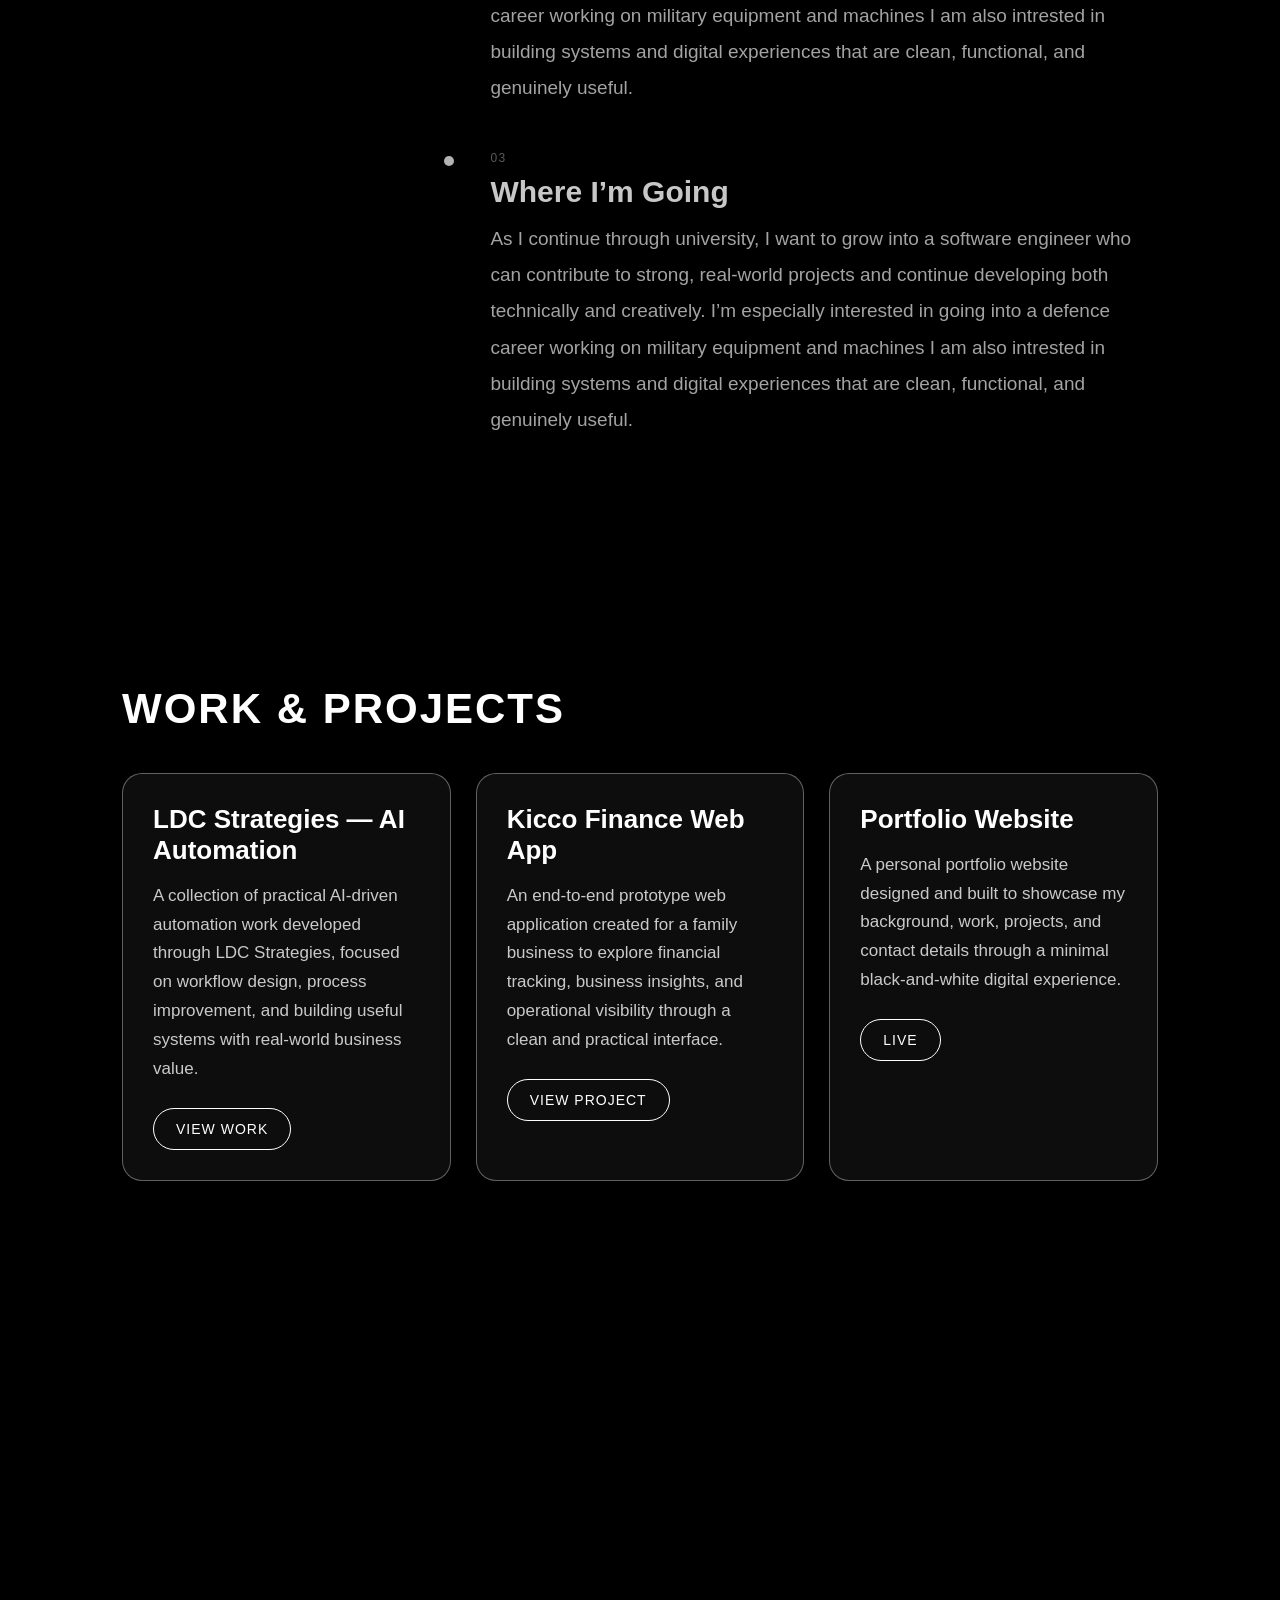
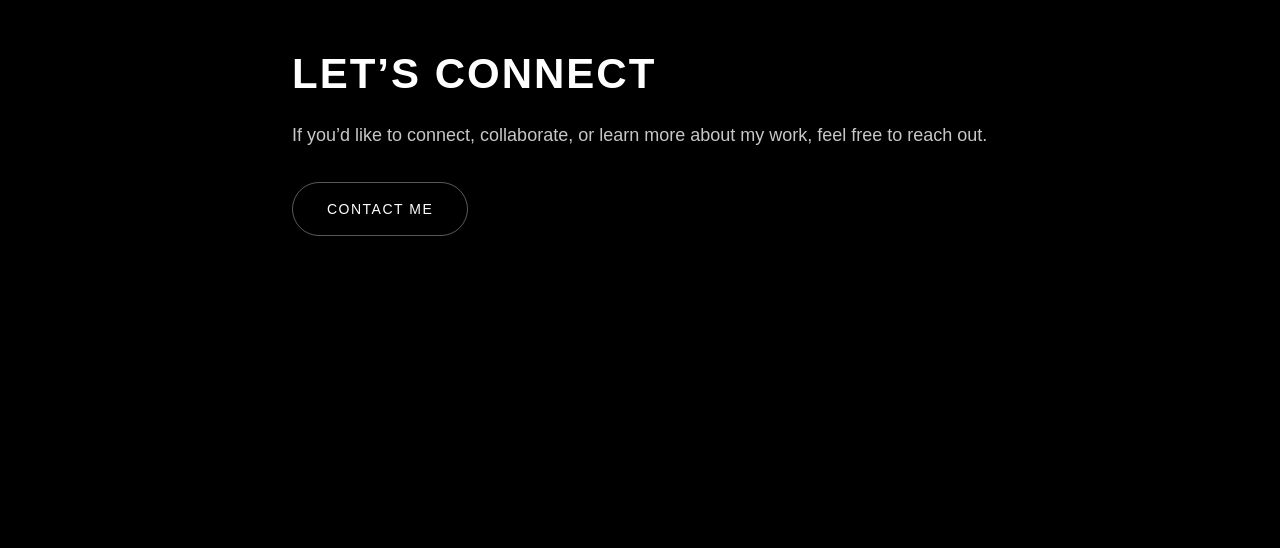
==== commit a7854d4d: "Refactor biography section for clarity and conciseness" ====
--- a/index.html
+++ b/index.html
@@ -43,15 +43,12 @@
                 <h3>Where I Started</h3>
                 <p>
                   I’m Aaron Sotiropoulos, a Software Engineering student at Flinders University. 
-                  I was never the kid who was obsessed with computers, but I’ve always been interested
-                   in building things and learning how they work. In the middle of high school, I got 
-                   into building PCs, and that’s when I started becoming interested in both hardware 
-                   and software. By the end of high school, when I was trying to figure out what I wanted
-                    to do with my life, I decided to give software engineering a go, even though I didn’t 
-                    know a single thing about it. Going into it, I honestly had no idea what I was in for, 
-                    and during my first semester I struggled a lot. However, by my second year, everything
-                     slowly started to make sense. Now I’m in my third year, and I’m loving it. I’ve found 
-                     a real passion for software engineering, and I’m excited to see where it takes me.
+                  I’ve always been interested in building things and understanding how they work.
+                   In high school, I got into building PCs, which sparked my interest in both 
+                   hardware and software. Although I went into software engineering not knowing
+                    exactly what to expect, over time it’s become something I genuinely enjoy. Now 
+                    in my third year, I’ve found a real passion for it and I’m excited to see where
+                     it takes me.
                 </p>
               </div>
             </div>
--- a/style.css
+++ b/style.css
@@ -407,6 +407,7 @@
   flex-direction: column;
   gap: 18px;
   width: 100%;
+  padding-bottom: 24px;
 }
 
 .form-row {
@@ -459,7 +460,8 @@
 
 .submit-btn {
   width: fit-content;
-  margin-top: 8px;
+  margin-top: 12px;
+  margin-bottom: 20px;
   padding: 16px 28px;
   border: 1px solid rgba(255, 255, 255, 0.24);
   background: transparent;
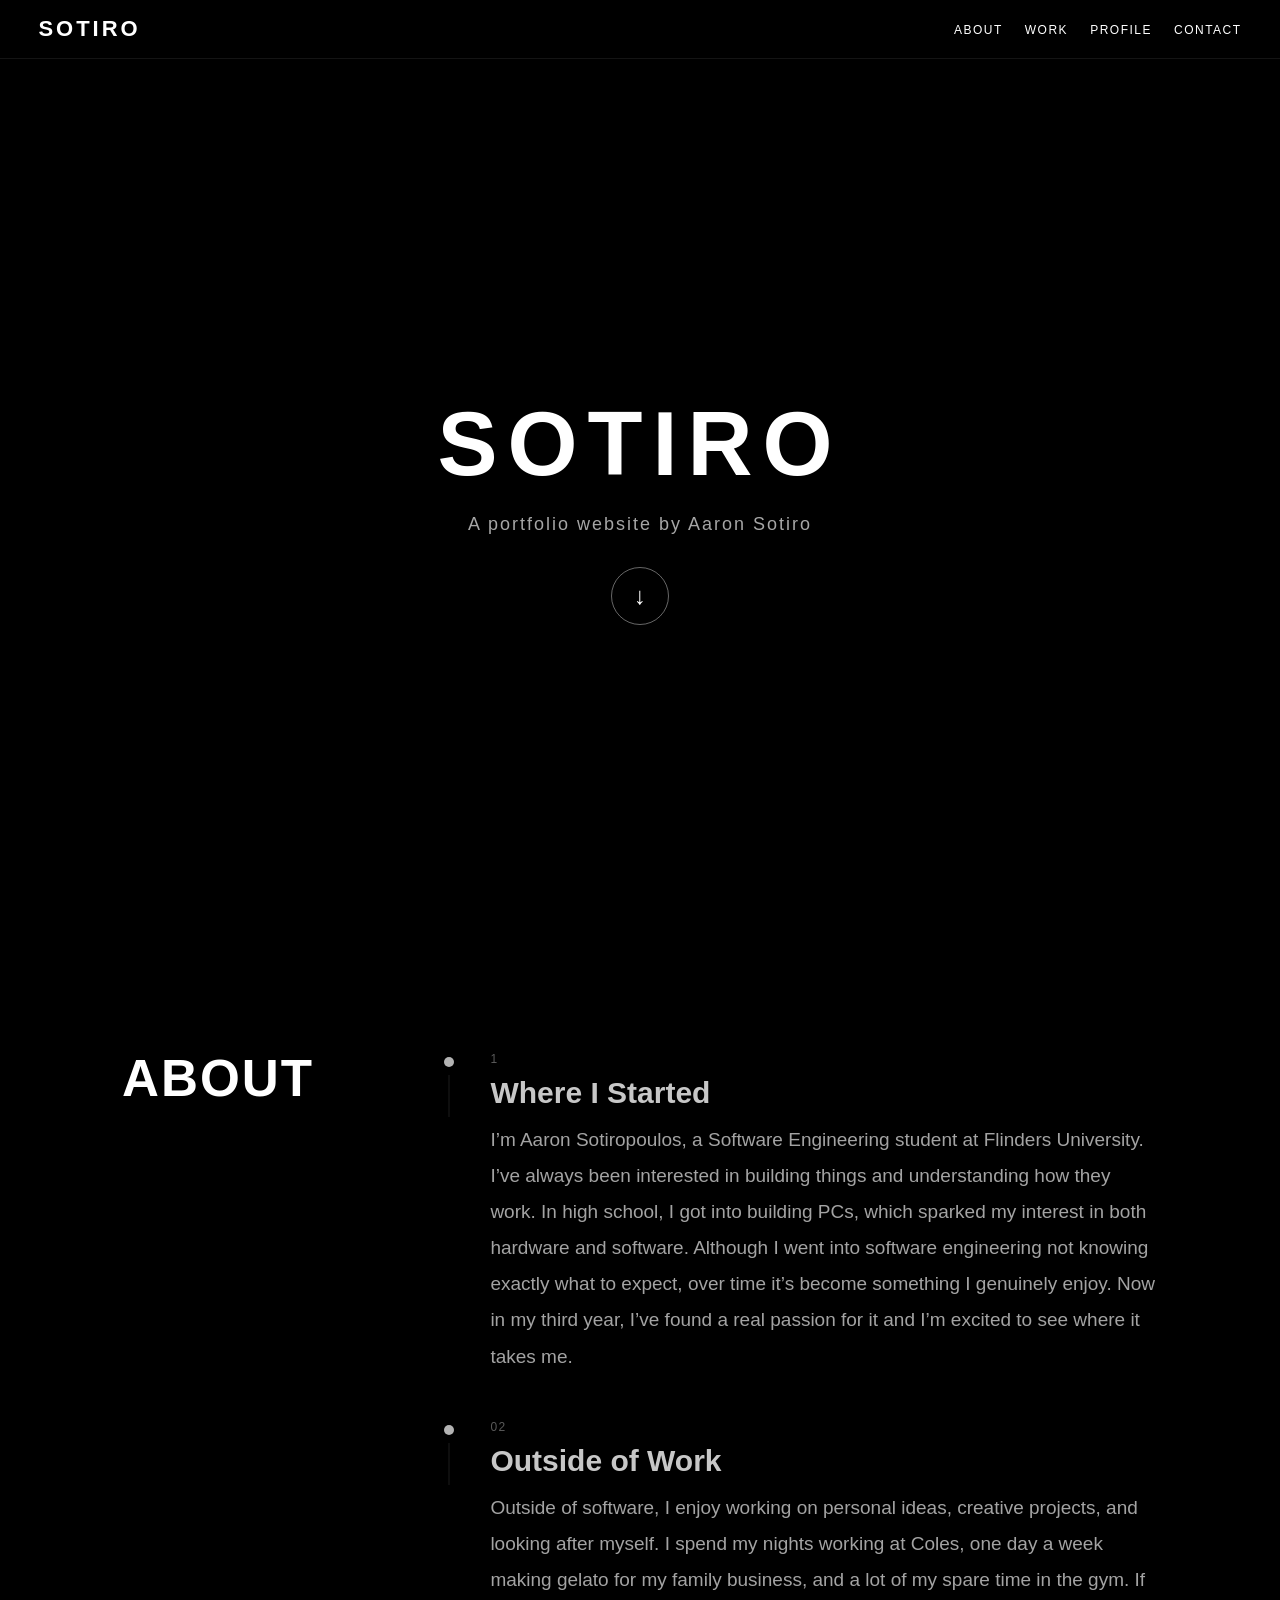
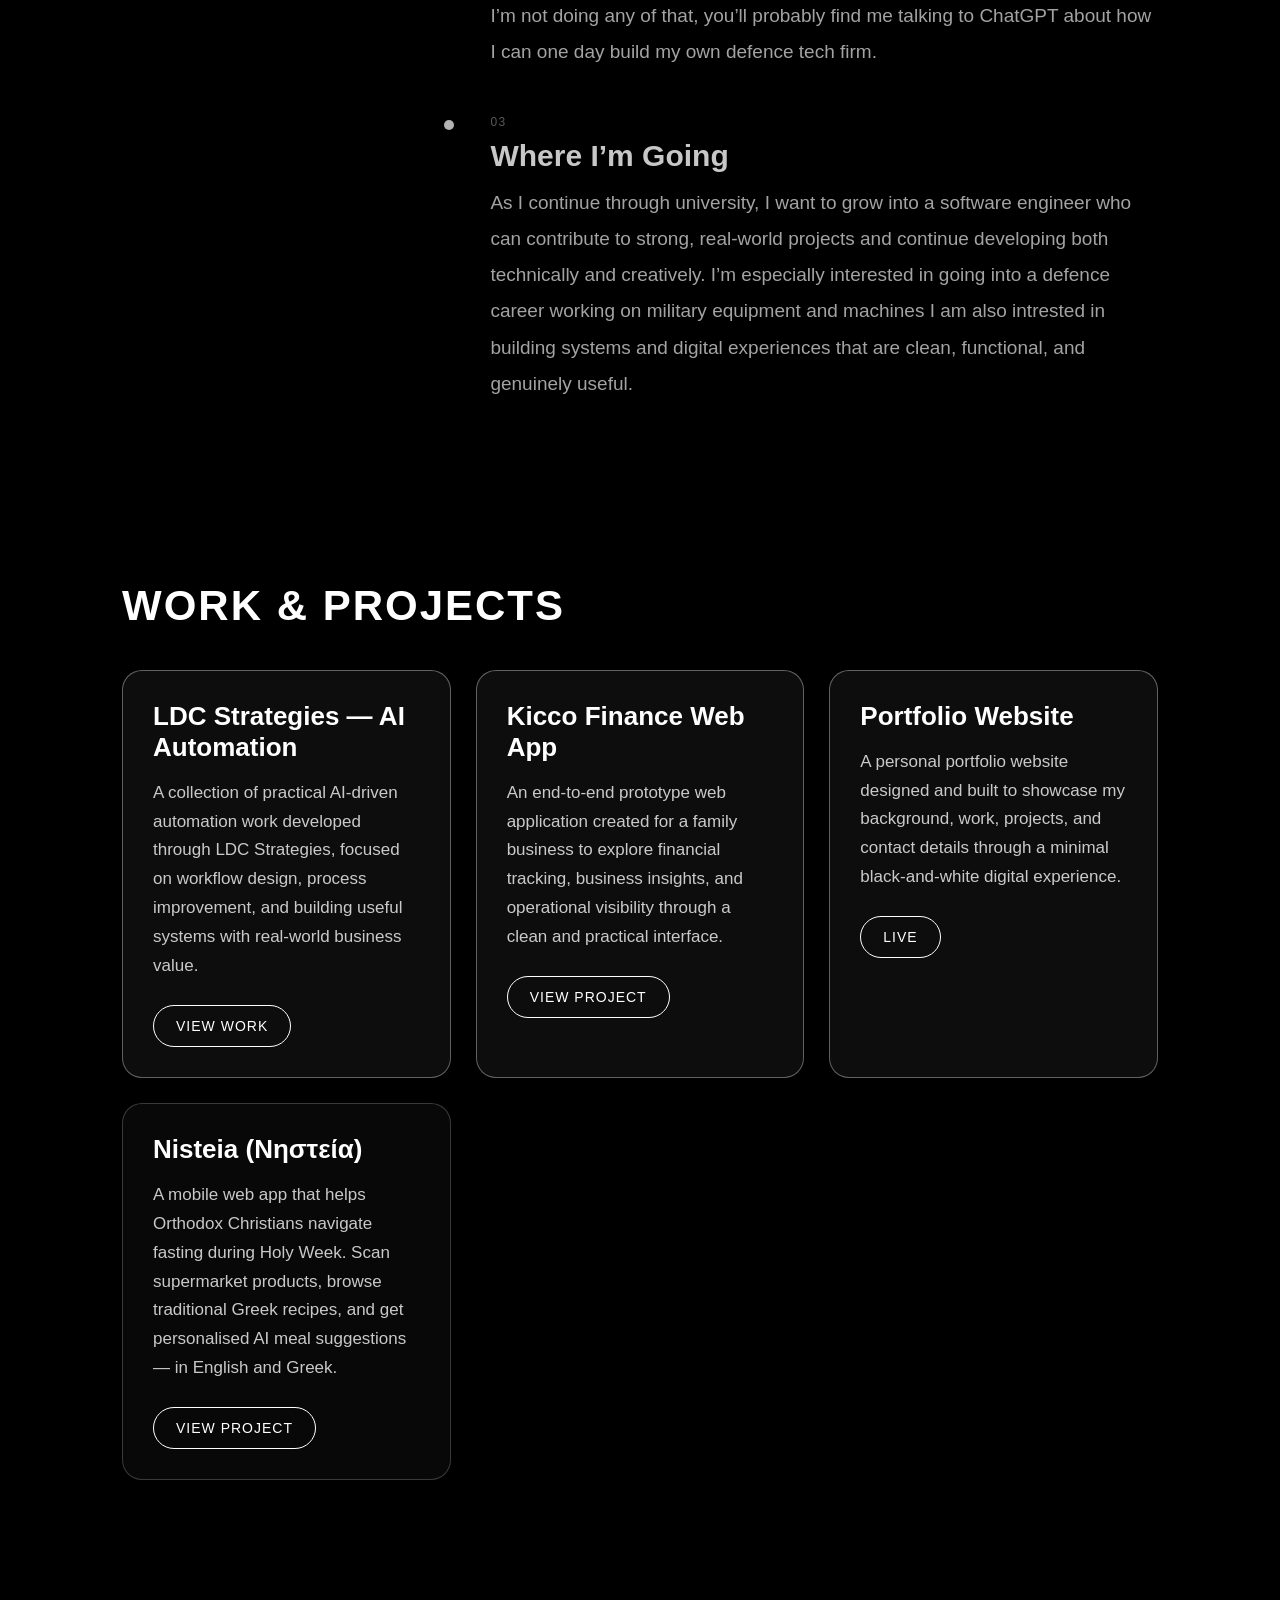
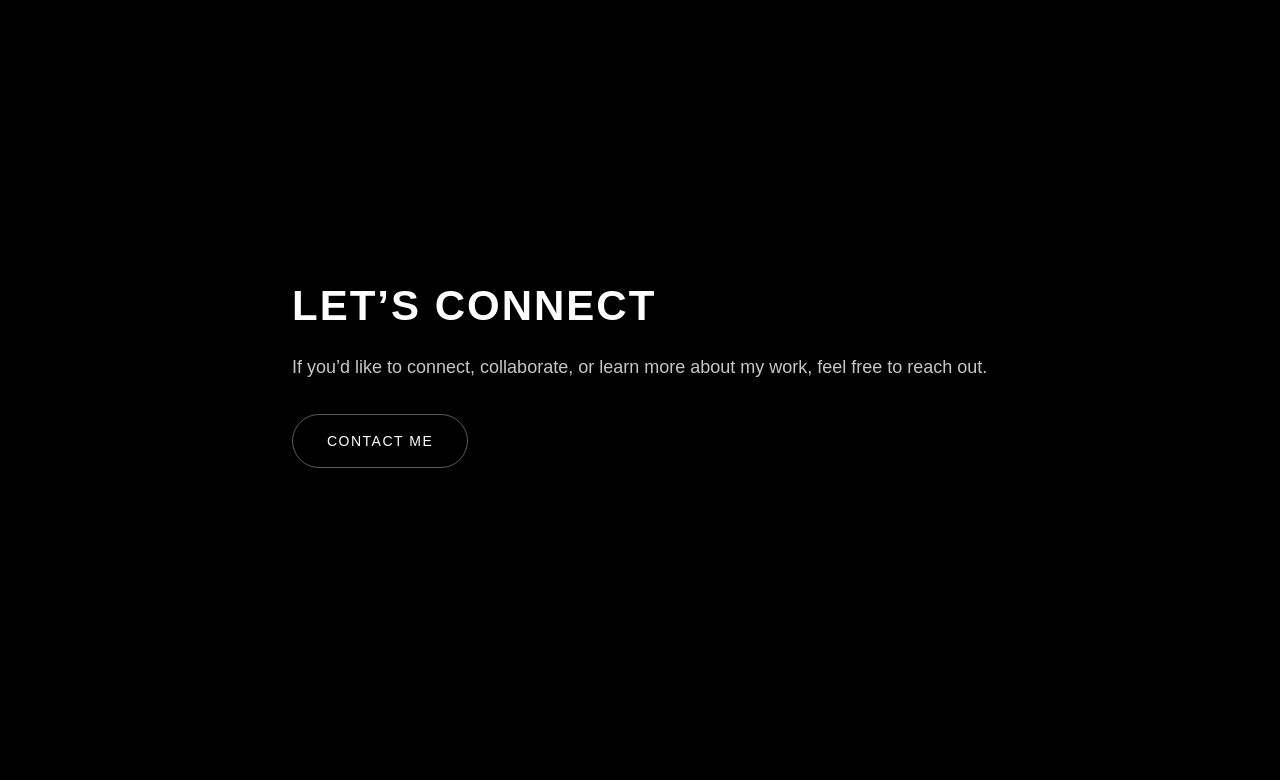
==== commit 7bbb99de: "Add Nisteia project page and update Kicco dashboard preview - Add nisteia.html project page with fea" ====
--- a/index.html
+++ b/index.html
@@ -42,13 +42,15 @@
                 <span class="timeline-number">1</span>
                 <h3>Where I Started</h3>
                 <p>
-                  I’m Aaron Sotiropoulos, a Software Engineering student at Flinders University. 
-                  I’ve always been interested in building things and understanding how they work.
-                   In high school, I got into building PCs, which sparked my interest in both 
-                   hardware and software. Although I went into software engineering not knowing
-                    exactly what to expect, over time it’s become something I genuinely enjoy. Now 
-                    in my third year, I’ve found a real passion for it and I’m excited to see where
-                     it takes me.
+                  I’m Aaron Sotiropoulos, a Software Engineering student at
+                  Flinders University. I’ve always been interested in building
+                  things and understanding how they work. In high school, I got
+                  into building PCs, which sparked my interest in both hardware
+                  and software. Although I went into software engineering not
+                  knowing exactly what to expect, over time it’s become
+                  something I genuinely enjoy. Now in my third year, I’ve found
+                  a real passion for it and I’m excited to see where it takes
+                  me.
                 </p>
               </div>
             </div>
@@ -59,15 +61,12 @@
                 <span class="timeline-number">02</span>
                 <h3>Outside of Work</h3>
                 <p>
-                  As I continue through university, I want to grow into a software engineer who can contribute to
-                   strong, real-world projects and continue developing both technically and creatively. I’m especially
-                    interested in going into a defence career working on military equipment and machines I am also 
-                    intrested in building systems and digital experiences that are clean, functional, and genuinely 
-                    useful.
-
-
-
-
+                  Outside of software, I enjoy working on personal ideas,
+                  creative projects, and looking after myself. I spend my nights
+                  working at Coles, one day a week making gelato for my family
+                  business, and a lot of my spare time in the gym. If I’m not
+                  doing any of that, you’ll probably find me talking to ChatGPT
+                  about how I can one day build my own defence tech firm.
                 </p>
               </div>
             </div>
@@ -128,6 +127,16 @@
             </p>
             <a href="#top" class="demo-btn">Live</a>
           </div>
+
+          <div class="project-card">
+            <h3>Nisteia (Νηστεία)</h3>
+            <p>
+              A mobile web app that helps Orthodox Christians navigate fasting during
+              Holy Week. Scan supermarket products, browse traditional Greek recipes,
+              and get personalised AI meal suggestions — in English and Greek.
+            </p>
+            <a href="nisteia.html" class="demo-btn">View Project</a>
+          </div>
         </div>
       </div>
     </section>
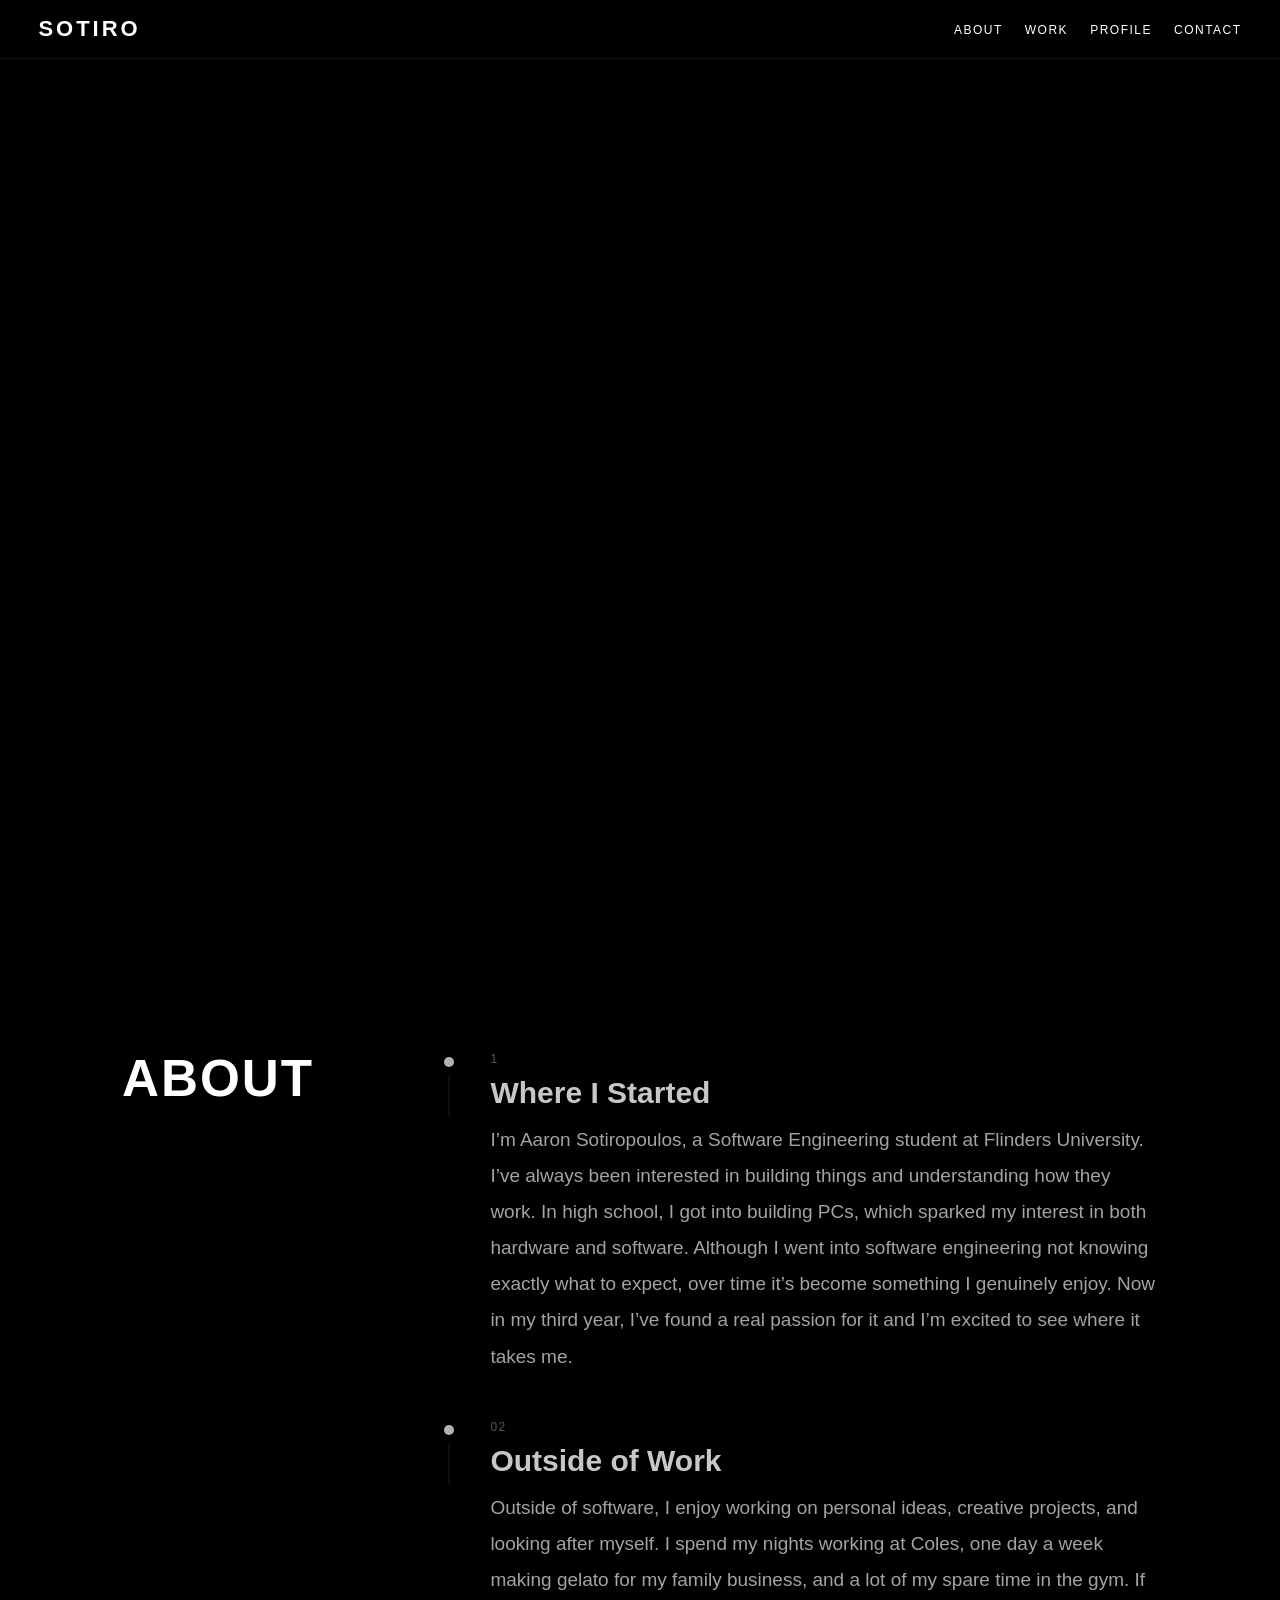
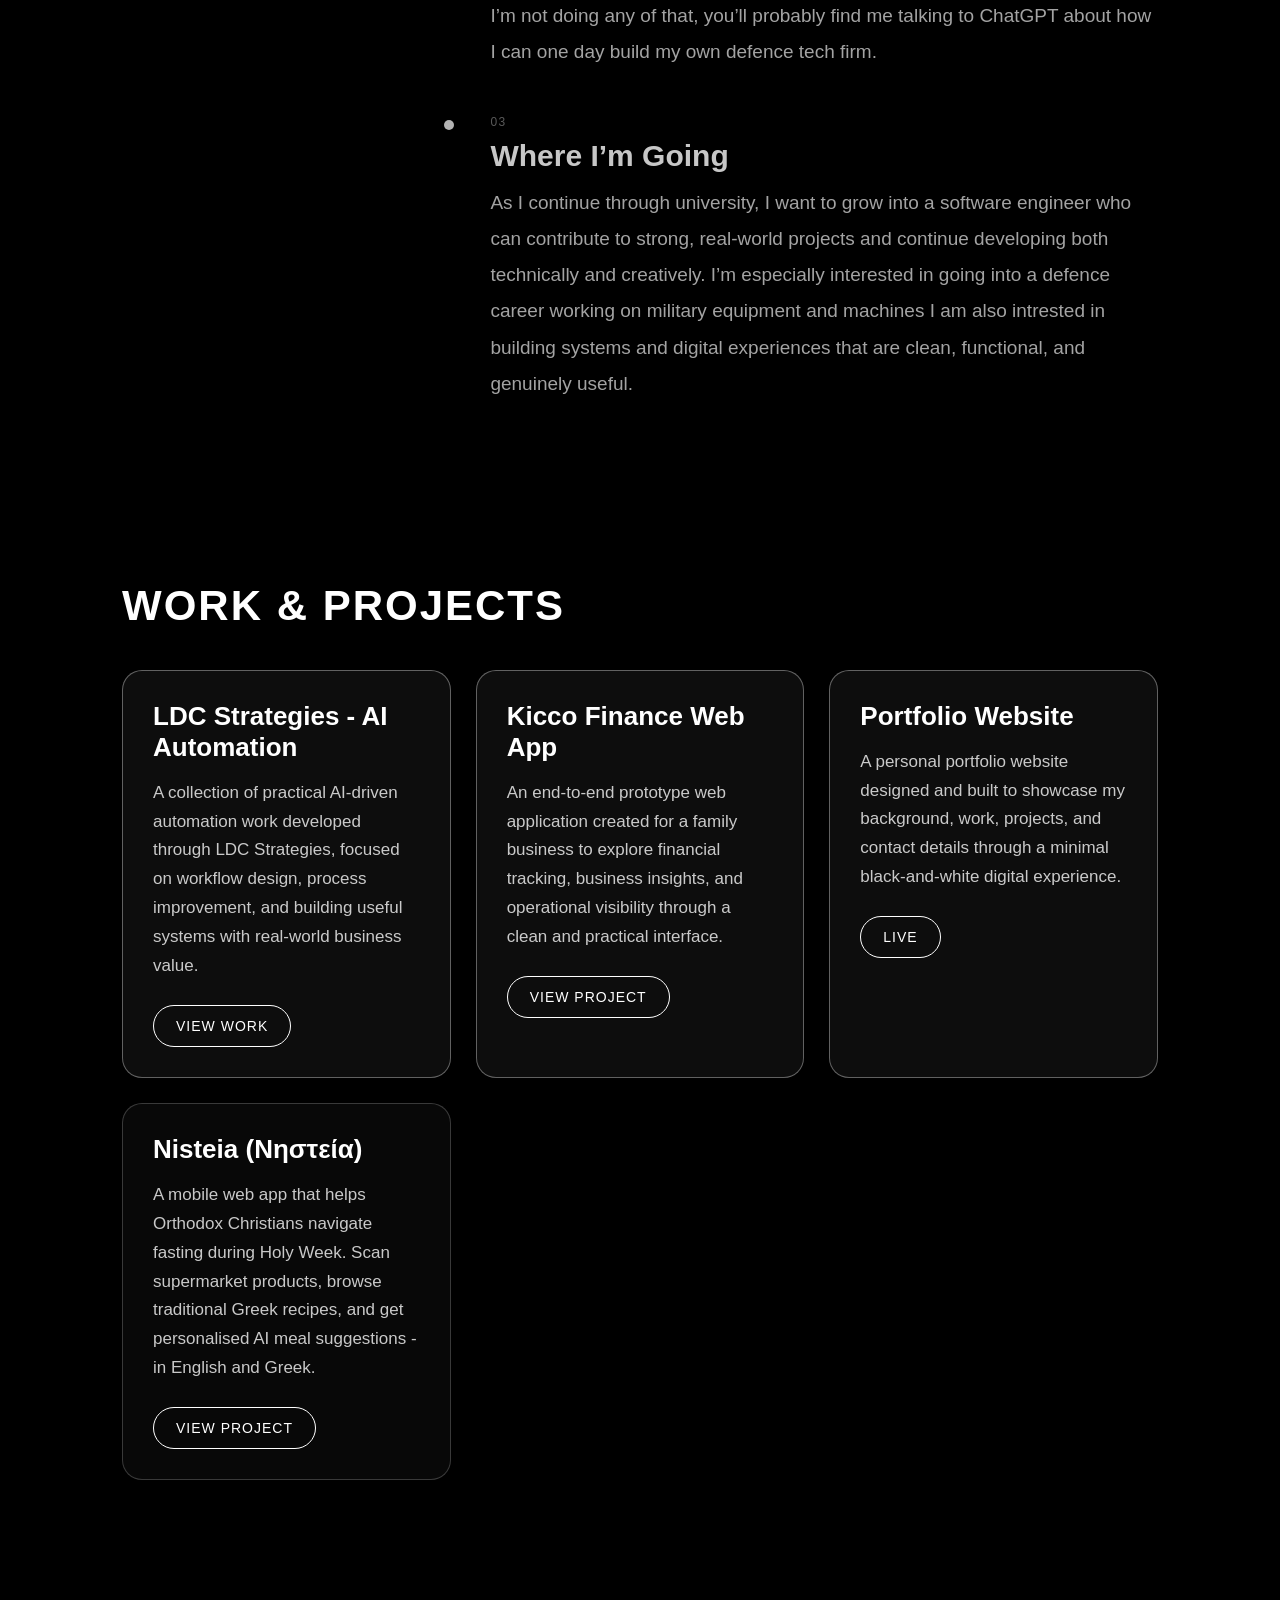
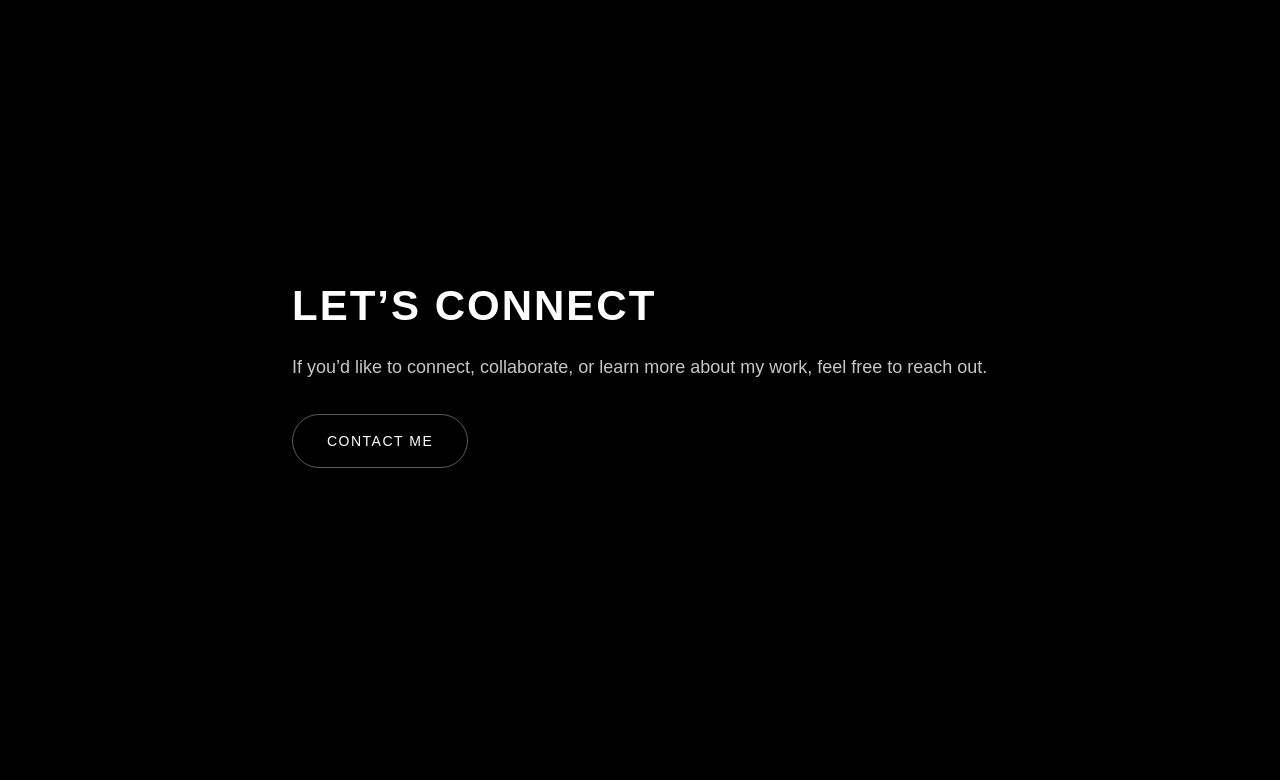
==== commit 40db08cc: "Replace all em-dashes and en-dashes with hyphens site-wide Co-Authored-By: Claude Sonnet 4.6 <norepl" ====
--- a/index.html
+++ b/index.html
@@ -98,7 +98,7 @@
 
         <div class="projects-grid">
           <div class="project-card">
-            <h3>LDC Strategies — AI Automation</h3>
+            <h3>LDC Strategies - AI Automation</h3>
             <p>
               A collection of practical AI-driven automation work developed
               through LDC Strategies, focused on workflow design, process
@@ -133,7 +133,7 @@
             <p>
               A mobile web app that helps Orthodox Christians navigate fasting during
               Holy Week. Scan supermarket products, browse traditional Greek recipes,
-              and get personalised AI meal suggestions — in English and Greek.
+              and get personalised AI meal suggestions - in English and Greek.
             </p>
             <a href="nisteia.html" class="demo-btn">View Project</a>
           </div>
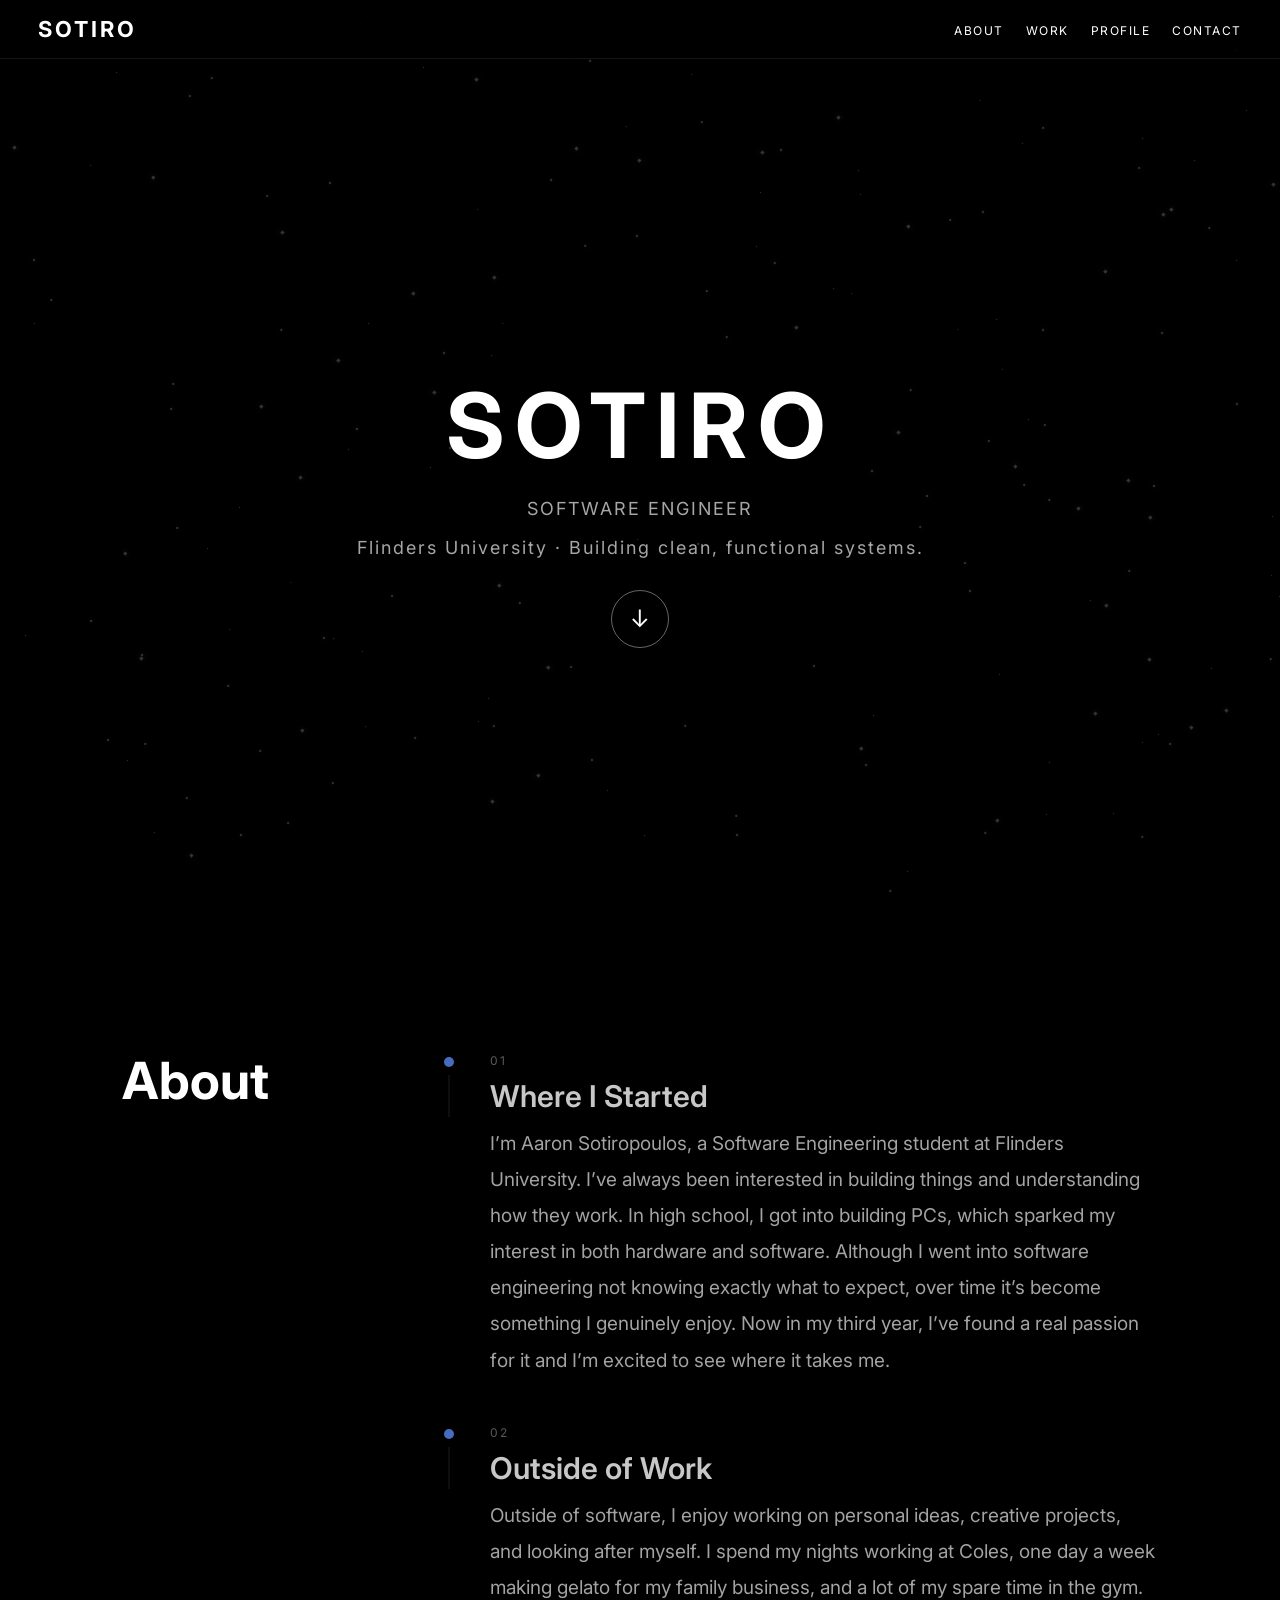
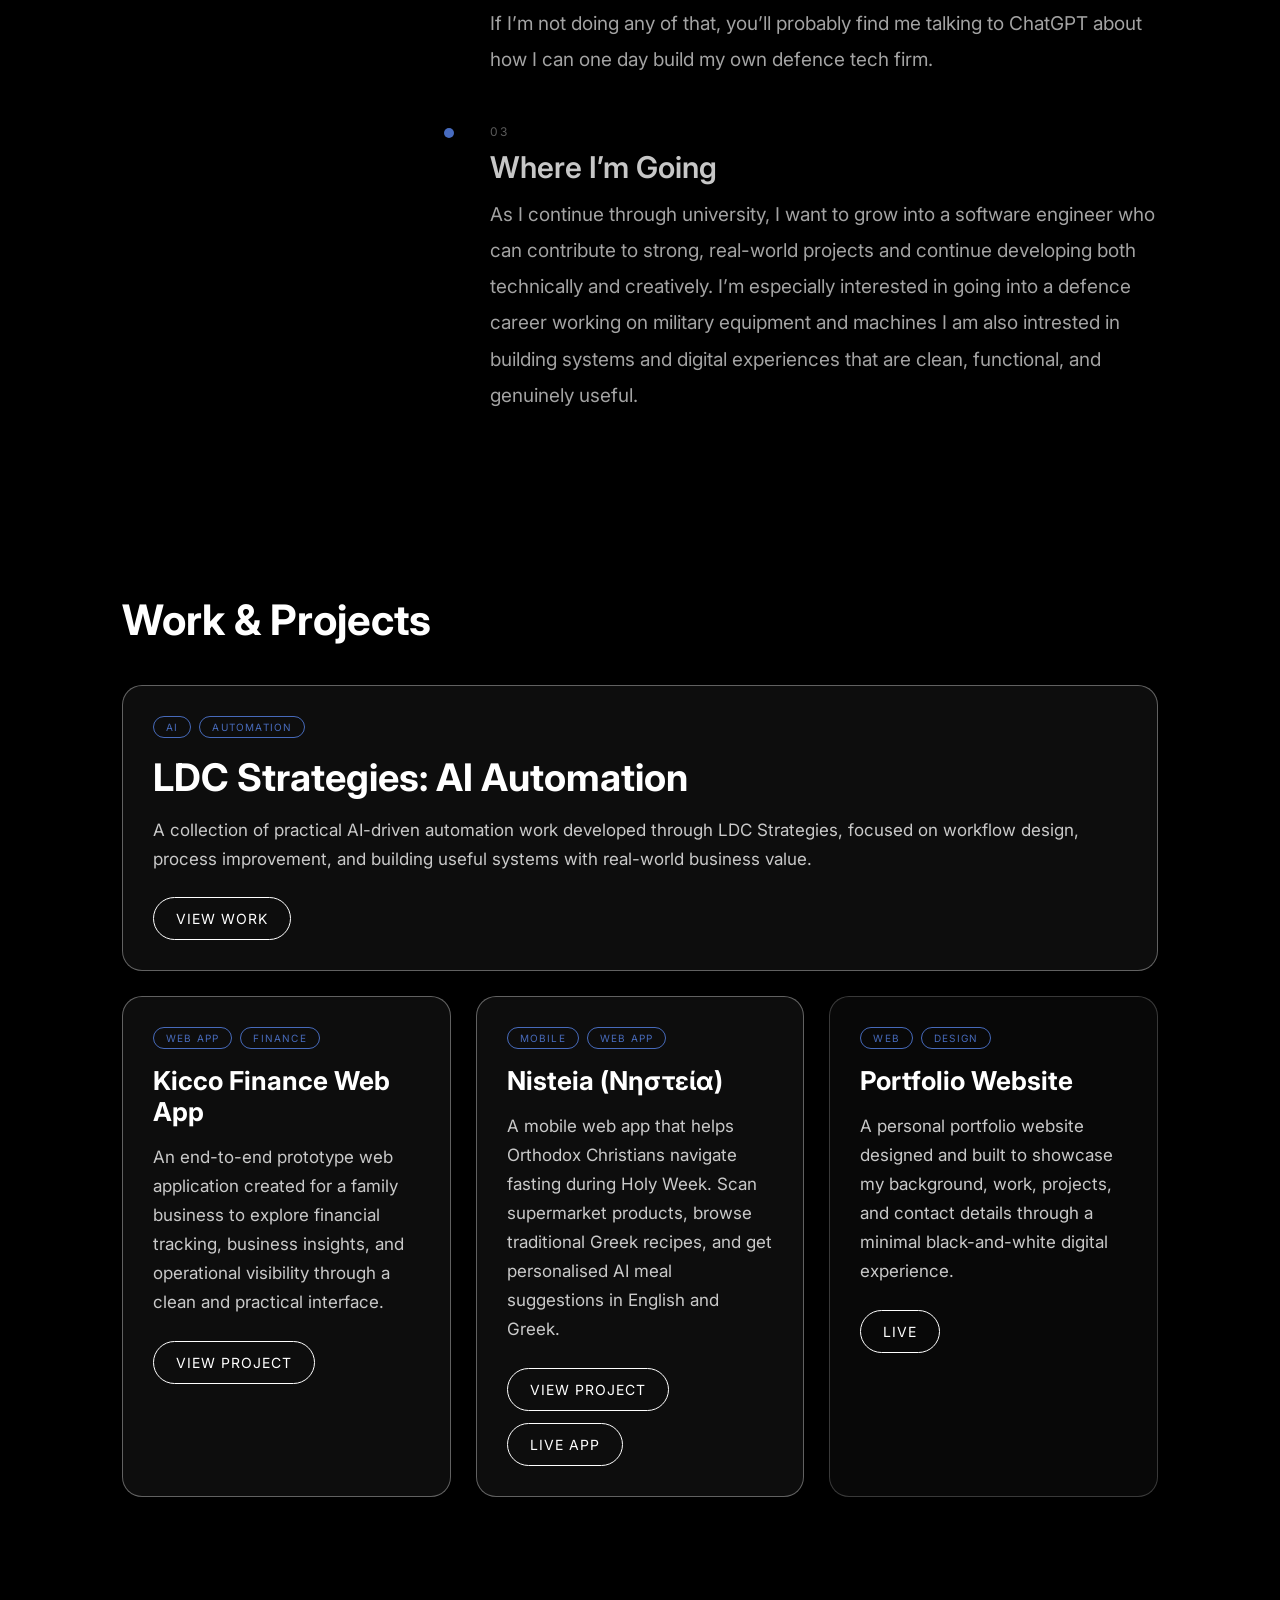
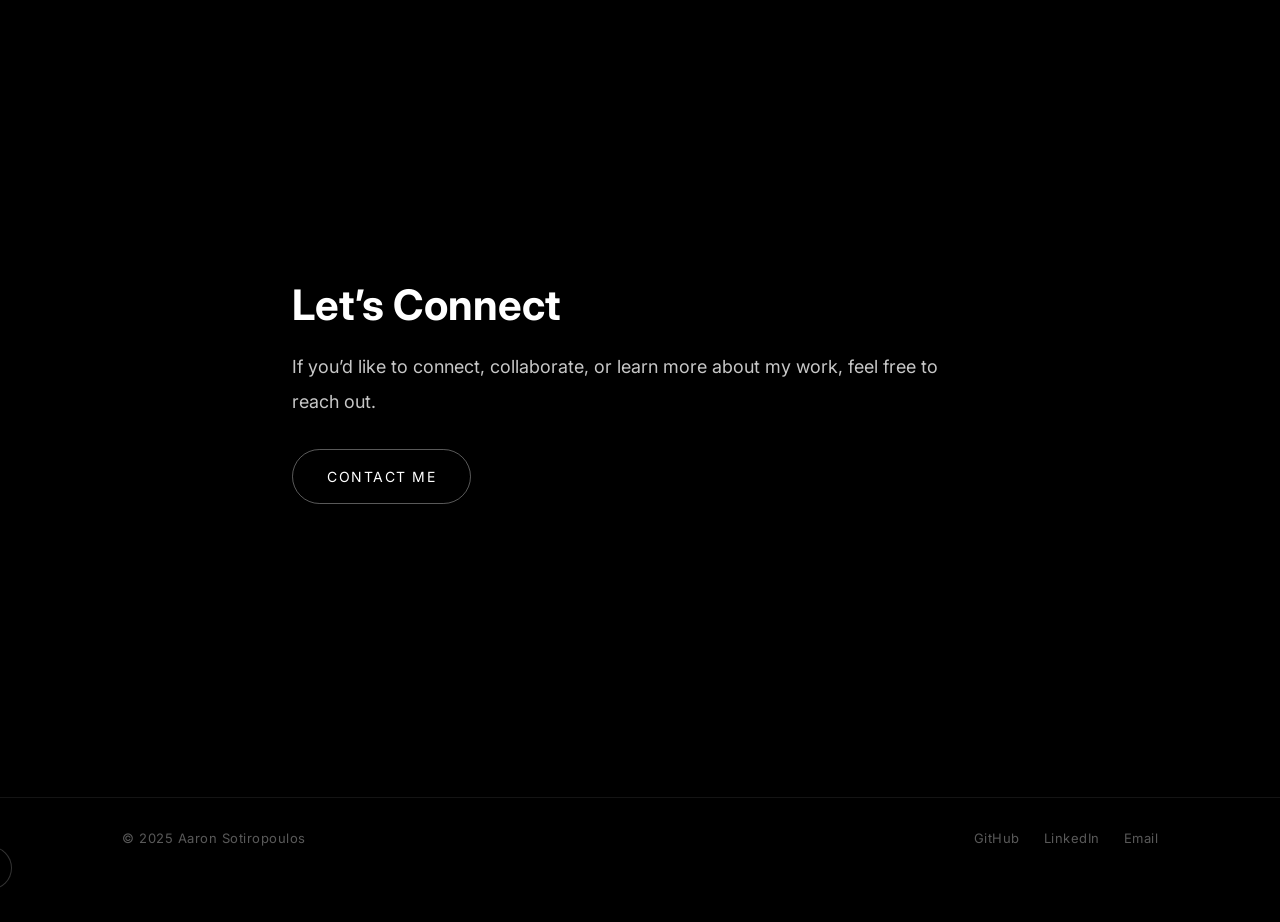
==== commit 014c3a9f: "Add six new site features across all pages - Back to top button: appears after scrolling 400px, smoo" ====
--- a/index.html
+++ b/index.html
@@ -12,6 +12,12 @@
     <nav class="navbar">
       <a href="index.html#top" class="logo">SOTIRO</a>
 
+      <button class="hamburger" aria-label="Toggle menu">
+        <span></span>
+        <span></span>
+        <span></span>
+      </button>
+
       <ul class="nav-links">
         <li><a href="index.html#about">About</a></li>
         <li><a href="index.html#projects">Work</a></li>
@@ -23,7 +29,8 @@
     <section id="top" class="hero fade-section">
       <div class="hero-content">
         <h1>SOTIRO</h1>
-        <p>A portfolio website by Aaron Sotiro</p>
+        <p class="hero-role">Software Engineer</p>
+        <p class="hero-sub">Flinders University &middot; Building clean, functional systems.</p>
         <a href="#about" class="scroll-circle">↓</a>
       </div>
     </section>
@@ -39,7 +46,7 @@
             <div class="timeline-item">
               <div class="timeline-marker"></div>
               <div class="timeline-content">
-                <span class="timeline-number">1</span>
+                <span class="timeline-number">01</span>
                 <h3>Where I Started</h3>
                 <p>
                   I’m Aaron Sotiropoulos, a Software Engineering student at
@@ -97,8 +104,12 @@
         <h2>Work & Projects</h2>
 
         <div class="projects-grid">
-          <div class="project-card">
-            <h3>LDC Strategies - AI Automation</h3>
+          <div class="project-card featured">
+            <div class="project-tags">
+              <span class="project-tag">AI</span>
+              <span class="project-tag">Automation</span>
+            </div>
+            <h3>LDC Strategies: AI Automation</h3>
             <p>
               A collection of practical AI-driven automation work developed
               through LDC Strategies, focused on workflow design, process
@@ -109,6 +120,10 @@
           </div>
 
           <div class="project-card">
+            <div class="project-tags">
+              <span class="project-tag">Web App</span>
+              <span class="project-tag">Finance</span>
+            </div>
             <h3>Kicco Finance Web App</h3>
             <p>
               An end-to-end prototype web application created for a family
@@ -119,6 +134,27 @@
           </div>
 
           <div class="project-card">
+            <div class="project-tags">
+              <span class="project-tag">Mobile</span>
+              <span class="project-tag">Web App</span>
+            </div>
+            <h3>Nisteia (Νηστεία)</h3>
+            <p>
+              A mobile web app that helps Orthodox Christians navigate fasting during
+              Holy Week. Scan supermarket products, browse traditional Greek recipes,
+              and get personalised AI meal suggestions in English and Greek.
+            </p>
+            <div class="card-actions">
+              <a href="nisteia.html" class="demo-btn">View Project</a>
+              <a href="https://nisteia.vercel.app" class="demo-btn" target="_blank" rel="noopener noreferrer">Live App</a>
+            </div>
+          </div>
+
+          <div class="project-card">
+            <div class="project-tags">
+              <span class="project-tag">Web</span>
+              <span class="project-tag">Design</span>
+            </div>
             <h3>Portfolio Website</h3>
             <p>
               A personal portfolio website designed and built to showcase my
@@ -126,16 +162,6 @@
               black-and-white digital experience.
             </p>
             <a href="#top" class="demo-btn">Live</a>
-          </div>
-
-          <div class="project-card">
-            <h3>Nisteia (Νηστεία)</h3>
-            <p>
-              A mobile web app that helps Orthodox Christians navigate fasting during
-              Holy Week. Scan supermarket products, browse traditional Greek recipes,
-              and get personalised AI meal suggestions - in English and Greek.
-            </p>
-            <a href="nisteia.html" class="demo-btn">View Project</a>
           </div>
         </div>
       </div>
@@ -153,6 +179,17 @@
       </div>
     </section>
 
+    <footer class="site-footer">
+      <div class="section-inner footer-inner">
+        <span>&copy; 2025 Aaron Sotiropoulos</span>
+        <div class="footer-links">
+          <a href="https://github.com/Sotiro1" target="_blank">GitHub</a>
+          <a href="https://www.linkedin.com/in/aaron-sotiro-1695a0379" target="_blank">LinkedIn</a>
+          <a href="mailto:aaronsot616@gmail.com">Email</a>
+        </div>
+      </div>
+    </footer>
+
     <script src="script.js"></script>
   </body>
 </html>
--- a/style.css
+++ b/style.css
@@ -1,11 +1,17 @@
+@import url('https://fonts.googleapis.com/css2?family=Inter:ital,wght@0,300;0,400;0,500;0,600;0,700;1,400&display=swap');
+
 /* =========================
    RESET / GLOBAL
 ========================= */
+:root {
+  --accent: #5B8AF5;
+}
+
 * {
   margin: 0;
   padding: 0;
   box-sizing: border-box;
-  font-family: Arial, sans-serif;
+  font-family: 'Inter', Arial, sans-serif;
 }
 
 html {
@@ -140,8 +146,6 @@
 .content-section h2 {
   font-size: clamp(28px, 4vw, 42px);
   margin-bottom: 20px;
-  text-transform: uppercase;
-  letter-spacing: 2px;
 }
 
 .content-section p {
@@ -167,8 +171,6 @@
 
 .about-left h2 {
   font-size: clamp(32px, 4vw, 52px);
-  text-transform: uppercase;
-  letter-spacing: 2px;
   margin: 0;
 }
 
@@ -201,7 +203,7 @@
   height: 10px;
   margin-top: 8px;
   border-radius: 50%;
-  background: rgba(255, 255, 255, 0.9);
+  background: var(--accent);
   position: relative;
 }
 
@@ -653,7 +655,7 @@
   font-size: 12px;
   text-transform: uppercase;
   letter-spacing: 1.8px;
-  color: rgba(255, 255, 255, 0.5);
+  color: var(--accent);
   margin-bottom: 18px;
 }
 
@@ -831,8 +833,6 @@
 .feature-section h2 {
   font-size: clamp(28px, 4vw, 42px);
   margin-bottom: 18px;
-  text-transform: uppercase;
-  letter-spacing: 2px;
 }
 
 .demo-section p,
@@ -1042,4 +1042,248 @@
     padding: 12px 14px;
     font-size: 13px;
   }
+}
+
+/* =========================
+   HERO ROLE
+========================= */
+.hero-role {
+  font-size: clamp(11px, 1.2vw, 13px);
+  text-transform: uppercase;
+  letter-spacing: 3px;
+  color: var(--accent);
+  margin-top: 16px;
+  margin-bottom: 6px;
+}
+
+.hero-sub {
+  font-size: clamp(13px, 1.5vw, 16px);
+  letter-spacing: 1px;
+  color: rgba(255, 255, 255, 0.5);
+  margin-top: 0;
+}
+
+/* =========================
+   PROJECT TAGS
+========================= */
+.project-tags {
+  display: flex;
+  gap: 8px;
+  flex-wrap: wrap;
+  margin-bottom: 16px;
+}
+
+.project-tag {
+  font-size: 10px;
+  text-transform: uppercase;
+  letter-spacing: 1.2px;
+  color: var(--accent);
+  border: 1px solid var(--accent);
+  border-radius: 999px;
+  padding: 4px 12px;
+  opacity: 0.75;
+}
+
+/* =========================
+   FEATURED PROJECT CARD
+========================= */
+.project-card.featured {
+  grid-column: 1 / -1;
+}
+
+.project-card.featured h3 {
+  font-size: clamp(26px, 3vw, 38px);
+}
+
+/* =========================
+   CARD ACTIONS (multi-button)
+========================= */
+.card-actions {
+  display: flex;
+  gap: 12px;
+  flex-wrap: wrap;
+}
+
+/* =========================
+   BACK TO PROJECTS BUTTON
+========================= */
+.back-btn {
+  display: inline-flex;
+  align-items: center;
+  gap: 8px;
+  font-size: 12px;
+  text-transform: uppercase;
+  letter-spacing: 1.5px;
+  color: rgba(255, 255, 255, 0.45);
+  text-decoration: none;
+  margin-bottom: 28px;
+  transition: color 0.2s ease;
+}
+
+.back-btn:hover {
+  color: #fff;
+}
+
+/* =========================
+   ACTIVE NAV LINK
+========================= */
+.nav-links a.active-link {
+  color: var(--accent);
+  opacity: 1;
+}
+
+/* =========================
+   BACK TO TOP BUTTON
+========================= */
+.back-to-top {
+  position: fixed;
+  bottom: 32px;
+  right: 32px;
+  width: 44px;
+  height: 44px;
+  border-radius: 50%;
+  border: 1px solid rgba(255, 255, 255, 0.2);
+  background: rgba(0, 0, 0, 0.85);
+  color: #fff;
+  font-size: 18px;
+  cursor: pointer;
+  opacity: 0;
+  transform: translateY(12px);
+  transition: opacity 0.3s ease, transform 0.3s ease, border-color 0.3s ease, color 0.3s ease;
+  z-index: 999;
+  display: flex;
+  align-items: center;
+  justify-content: center;
+  backdrop-filter: blur(6px);
+}
+
+.back-to-top.visible {
+  opacity: 1;
+  transform: translateY(0);
+}
+
+.back-to-top:hover {
+  border-color: var(--accent);
+  color: var(--accent);
+}
+
+/* =========================
+   FOOTER
+========================= */
+.site-footer {
+  border-top: 1px solid rgba(255, 255, 255, 0.08);
+  padding: 32px 0;
+  position: relative;
+  z-index: 1;
+}
+
+.footer-inner {
+  display: flex;
+  align-items: center;
+  justify-content: space-between;
+  flex-wrap: wrap;
+  gap: 16px;
+}
+
+.site-footer span {
+  font-size: 13px;
+  color: rgba(255, 255, 255, 0.35);
+  letter-spacing: 0.5px;
+}
+
+.footer-links {
+  display: flex;
+  gap: 24px;
+}
+
+.footer-links a {
+  font-size: 13px;
+  color: rgba(255, 255, 255, 0.35);
+  text-decoration: none;
+  letter-spacing: 0.5px;
+  transition: color 0.2s ease;
+}
+
+.footer-links a:hover {
+  color: #fff;
+}
+
+/* =========================
+   HAMBURGER MENU
+========================= */
+.hamburger {
+  display: none;
+  flex-direction: column;
+  justify-content: center;
+  gap: 5px;
+  background: none;
+  border: none;
+  cursor: pointer;
+  padding: 4px;
+  z-index: 1100;
+}
+
+.hamburger span {
+  display: block;
+  width: 22px;
+  height: 2px;
+  background: #fff;
+  border-radius: 2px;
+  transition: all 0.3s ease;
+}
+
+.hamburger.open span:nth-child(1) {
+  transform: translateY(7px) rotate(45deg);
+}
+
+.hamburger.open span:nth-child(2) {
+  opacity: 0;
+}
+
+.hamburger.open span:nth-child(3) {
+  transform: translateY(-7px) rotate(-45deg);
+}
+
+@media (max-width: 768px) {
+  .hamburger {
+    display: flex;
+  }
+
+  .navbar {
+    align-items: center;
+    gap: 0;
+  }
+
+  .nav-links {
+    position: fixed;
+    top: 0;
+    left: 0;
+    right: 0;
+    bottom: 0;
+    width: 100%;
+    background: rgba(0, 0, 0, 0.97);
+    flex-direction: column;
+    align-items: center;
+    justify-content: center;
+    gap: 36px;
+    display: none;
+    z-index: 1000;
+  }
+
+  .nav-links.open {
+    display: flex;
+  }
+
+  .nav-links a {
+    font-size: 20px;
+    letter-spacing: 3px;
+  }
+
+  .back-to-top {
+    bottom: 20px;
+    right: 20px;
+    width: 40px;
+    height: 40px;
+    font-size: 16px;
+  }
 }
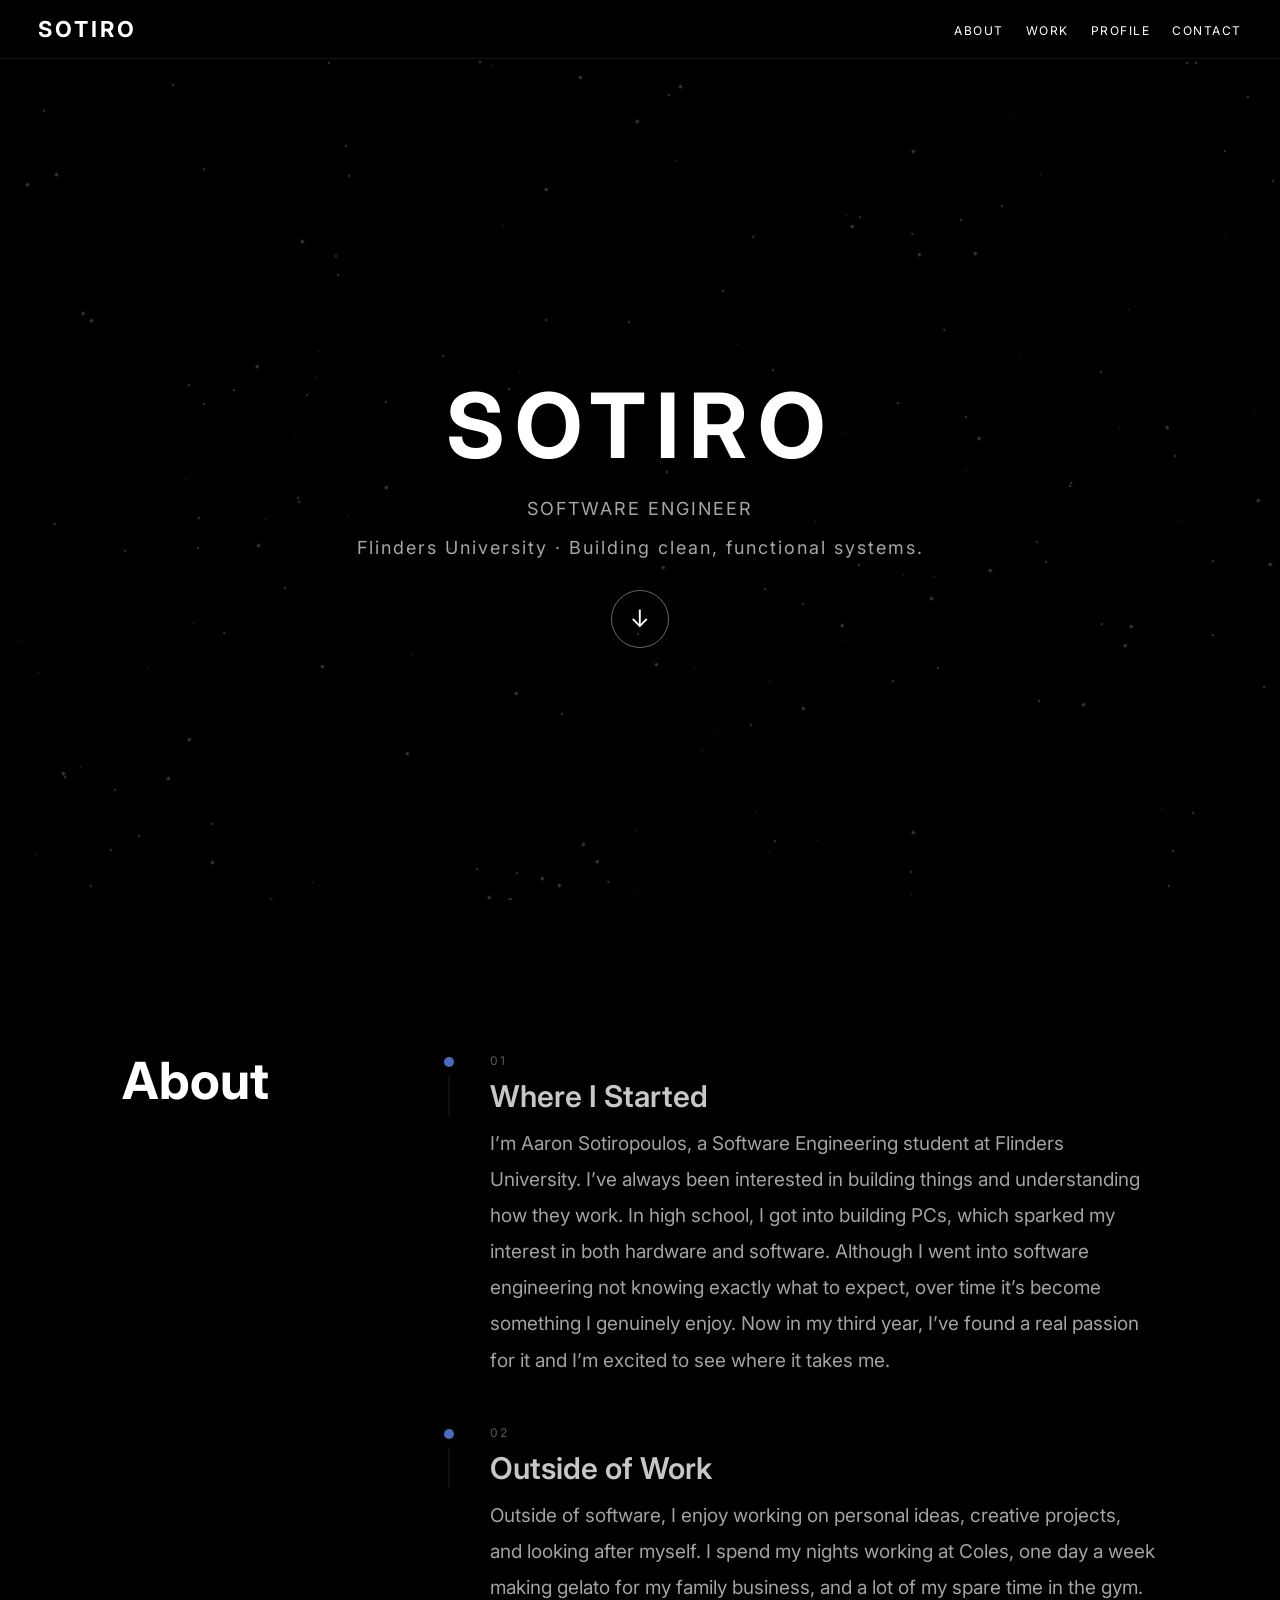
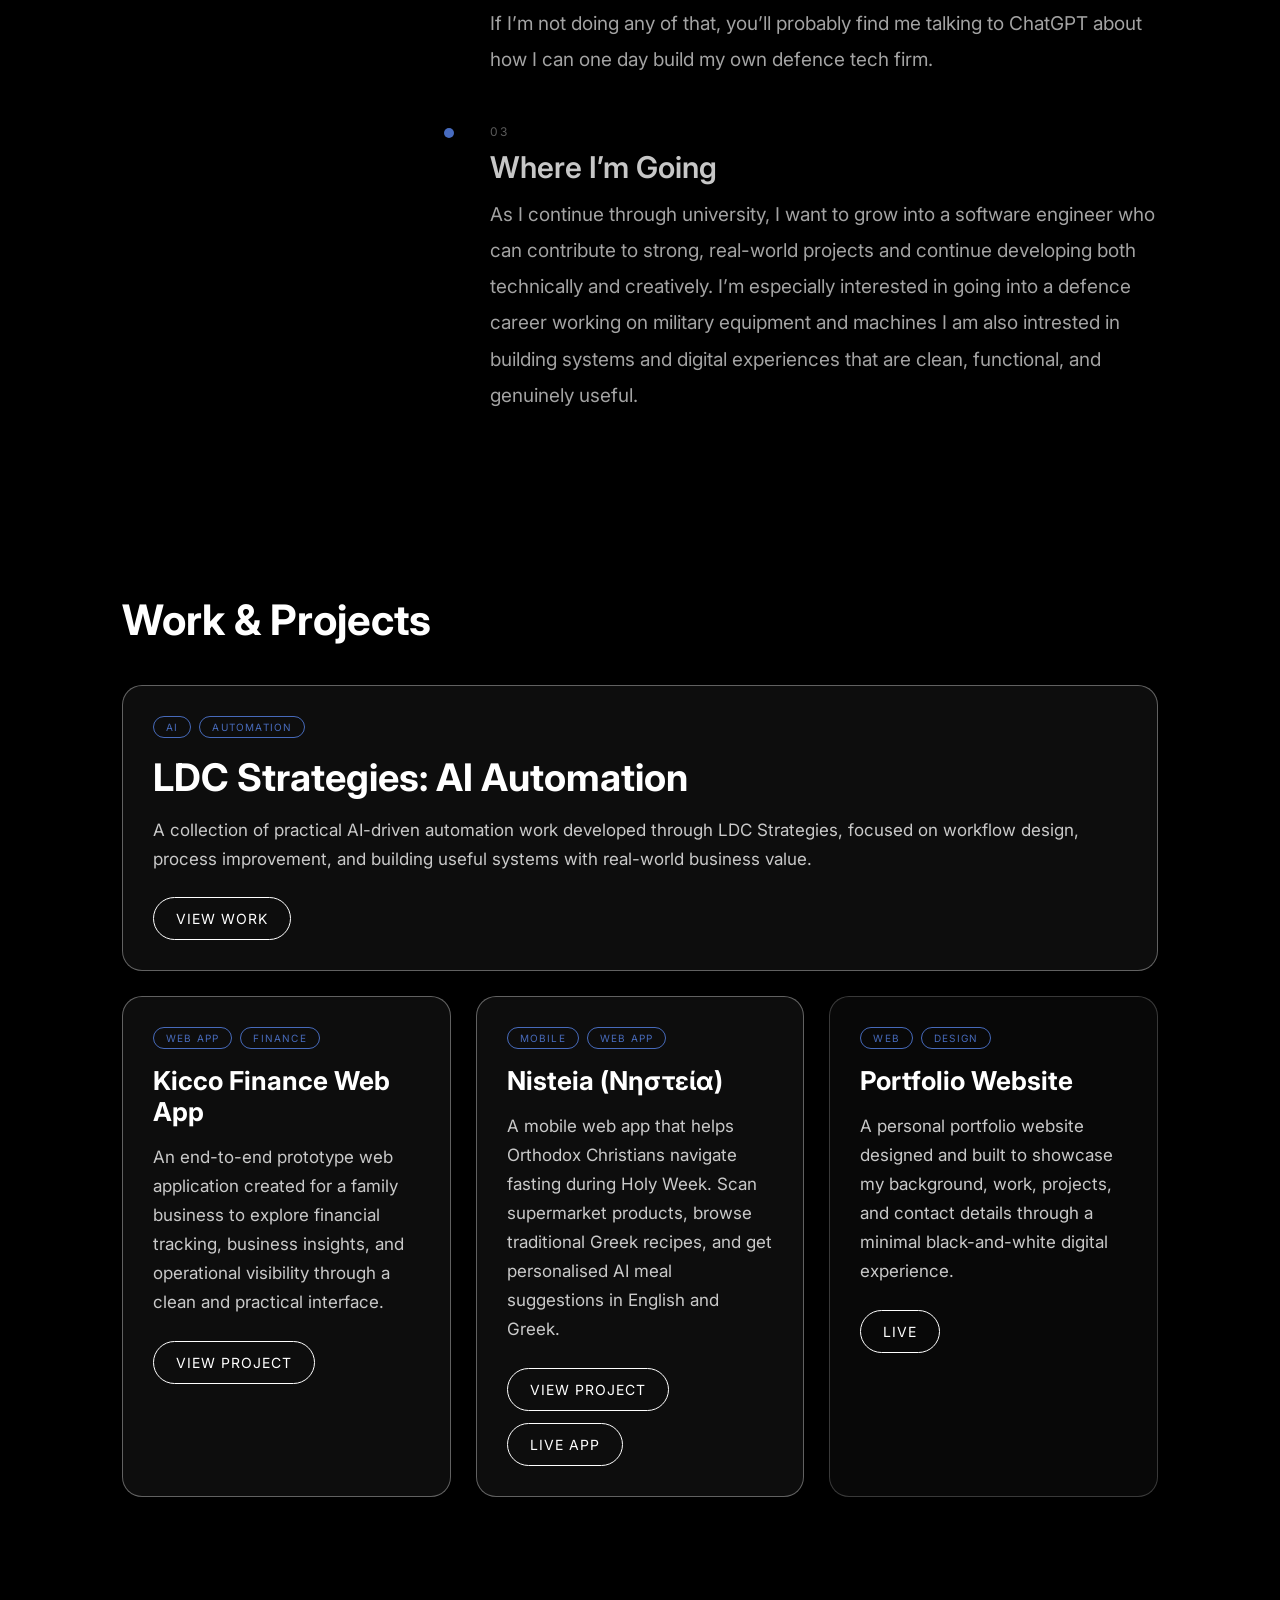
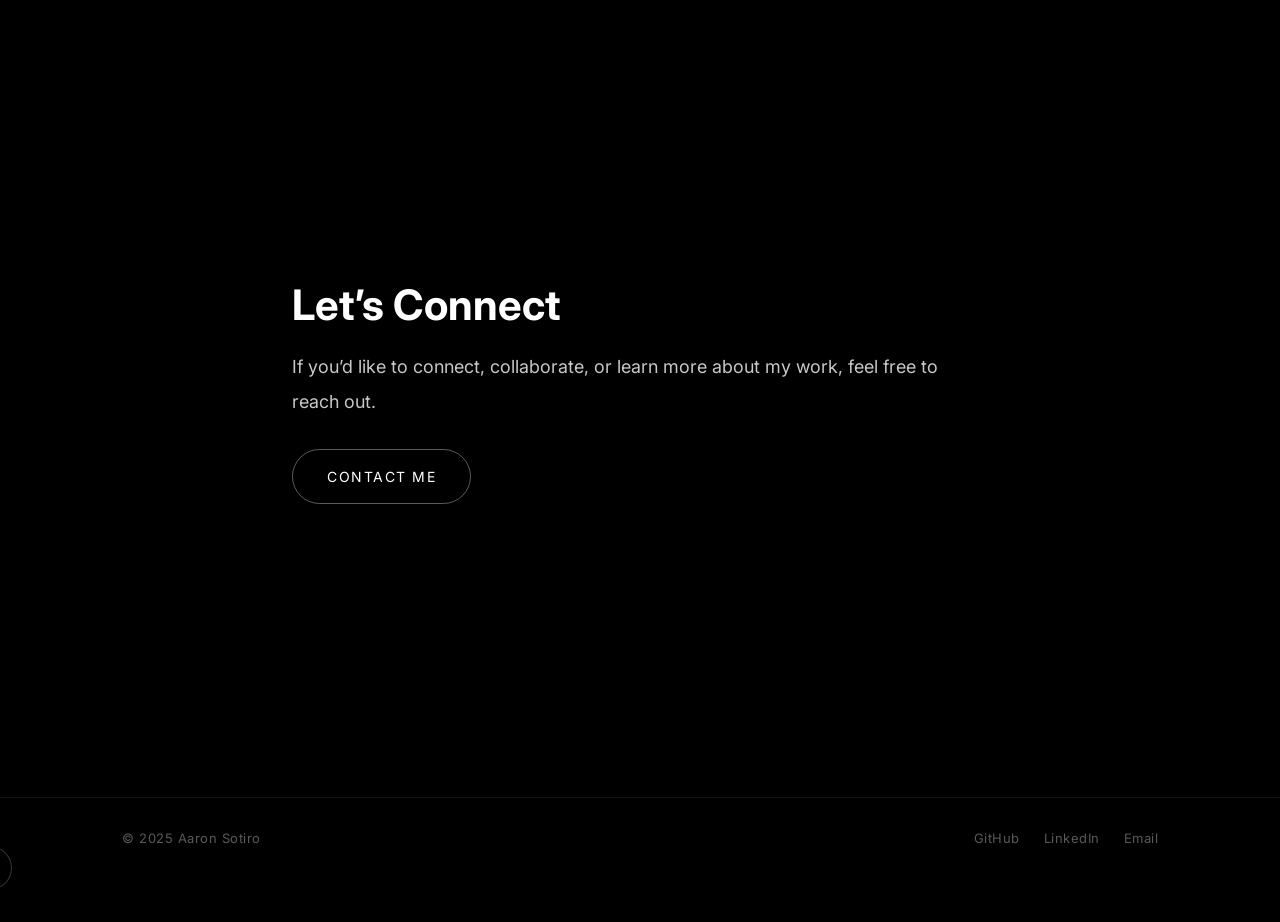
==== commit 2b05eda5: "Shorten footer name to Sotiro Co-Authored-By: Claude Sonnet 4.6 <noreply@anthropic.com>" ====
--- a/index.html
+++ b/index.html
@@ -30,7 +30,9 @@
       <div class="hero-content">
         <h1>SOTIRO</h1>
         <p class="hero-role">Software Engineer</p>
-        <p class="hero-sub">Flinders University &middot; Building clean, functional systems.</p>
+        <p class="hero-sub">
+          Flinders University &middot; Building clean, functional systems.
+        </p>
         <a href="#about" class="scroll-circle">↓</a>
       </div>
     </section>
@@ -140,13 +142,20 @@
             </div>
             <h3>Nisteia (Νηστεία)</h3>
             <p>
-              A mobile web app that helps Orthodox Christians navigate fasting during
-              Holy Week. Scan supermarket products, browse traditional Greek recipes,
-              and get personalised AI meal suggestions in English and Greek.
+              A mobile web app that helps Orthodox Christians navigate fasting
+              during Holy Week. Scan supermarket products, browse traditional
+              Greek recipes, and get personalised AI meal suggestions in English
+              and Greek.
             </p>
             <div class="card-actions">
               <a href="nisteia.html" class="demo-btn">View Project</a>
-              <a href="https://nisteia.vercel.app" class="demo-btn" target="_blank" rel="noopener noreferrer">Live App</a>
+              <a
+                href="https://nisteia.vercel.app"
+                class="demo-btn"
+                target="_blank"
+                rel="noopener noreferrer"
+                >Live App</a
+              >
             </div>
           </div>
 
@@ -181,10 +190,14 @@
 
     <footer class="site-footer">
       <div class="section-inner footer-inner">
-        <span>&copy; 2025 Aaron Sotiropoulos</span>
+        <span>&copy; 2025 Aaron Sotiro</span>
         <div class="footer-links">
           <a href="https://github.com/Sotiro1" target="_blank">GitHub</a>
-          <a href="https://www.linkedin.com/in/aaron-sotiro-1695a0379" target="_blank">LinkedIn</a>
+          <a
+            href="https://www.linkedin.com/in/aaron-sotiro-1695a0379"
+            target="_blank"
+            >LinkedIn</a
+          >
           <a href="mailto:aaronsot616@gmail.com">Email</a>
         </div>
       </div>
